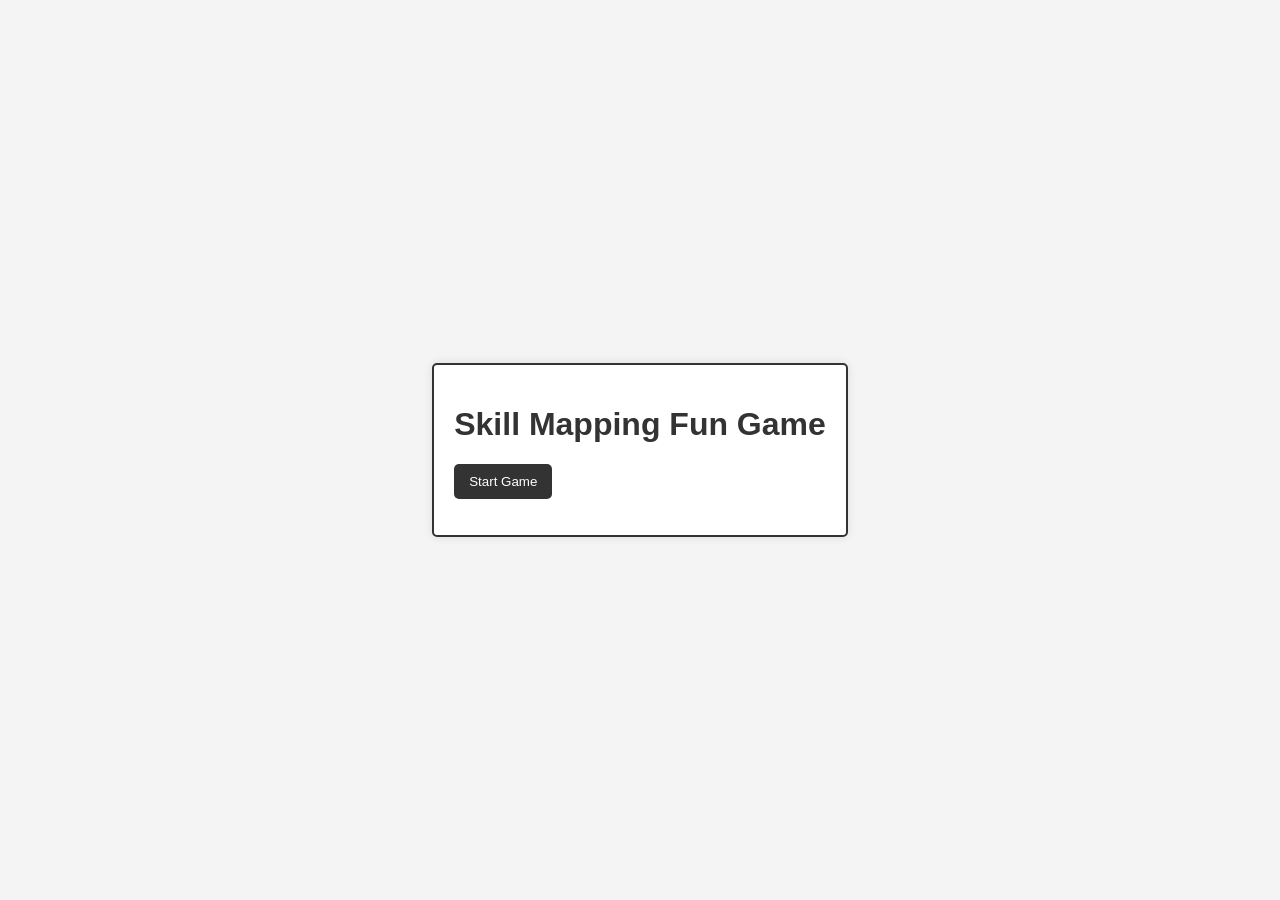
==== index.html @ f66b407e "Create index.html with a complete skill mapping game application" ====
<!DOCTYPE html>
<html lang="en">
<head>
    <meta charset="UTF-8">
    <meta name="viewport" content="width=device-width, initial-scale=1.0">
    <title>Skill Mapping Fun Game</title>
    <style>
        body {
            font-family: Arial, sans-serif;
            background-color: #f4f4f4;
            display: flex;
            flex-direction: column;
            align-items: center;
            justify-content: center;
            height: 100vh;
            margin: 0;
        }
        h1 {
            color: #333;
        }
        .game-container {
            border: 2px solid #333;
            background-color: #fff;
            padding: 20px;
            border-radius: 5px;
            box-shadow: 0 0 10px rgba(0, 0, 0, 0.1);
        }
        .skills {
            list-style-type: none;
            padding: 0;
        }
        .skills li {
            padding: 8px;
            background-color: #e0e0e0;
            margin: 5px 0;
            border-radius: 3px;
        }
        button {
            padding: 10px 15px;
            background-color: #333;
            color: white;
            border: none;
            border-radius: 5px;
            cursor: pointer;
        }
    </style>
</head>
<body>
    <div class="game-container">
        <h1>Skill Mapping Fun Game</h1>
        <button id="startGame">Start Game</button>
        <ul id="skills" class="skills"></ul>
    </div>

    <script>
        const skills = ["JavaScript", "Python", "Java", "C++", "HTML", "CSS"];
        const skillsContainer = document.getElementById('skills');
        const startGameButton = document.getElementById('startGame');

        function startGame() {
            const selectedSkills = [];
            while (selectedSkills.length < 3) {
                const skill = skills[Math.floor(Math.random() * skills.length)];
                if (!selectedSkills.includes(skill)) {
                    selectedSkills.push(skill);
                }
            }
            localStorage.setItem('selectedSkills', JSON.stringify(selectedSkills));
            displaySkills(selectedSkills);
        }

        function displaySkills(selectedSkills) {
            skillsContainer.innerHTML = '';
            selectedSkills.forEach(skill => {
                const li = document.createElement('li');
                li.textContent = skill;
                skillsContainer.appendChild(li);
            });
        }

        startGameButton.addEventListener('click', startGame);
    </script>
</body>
</html>
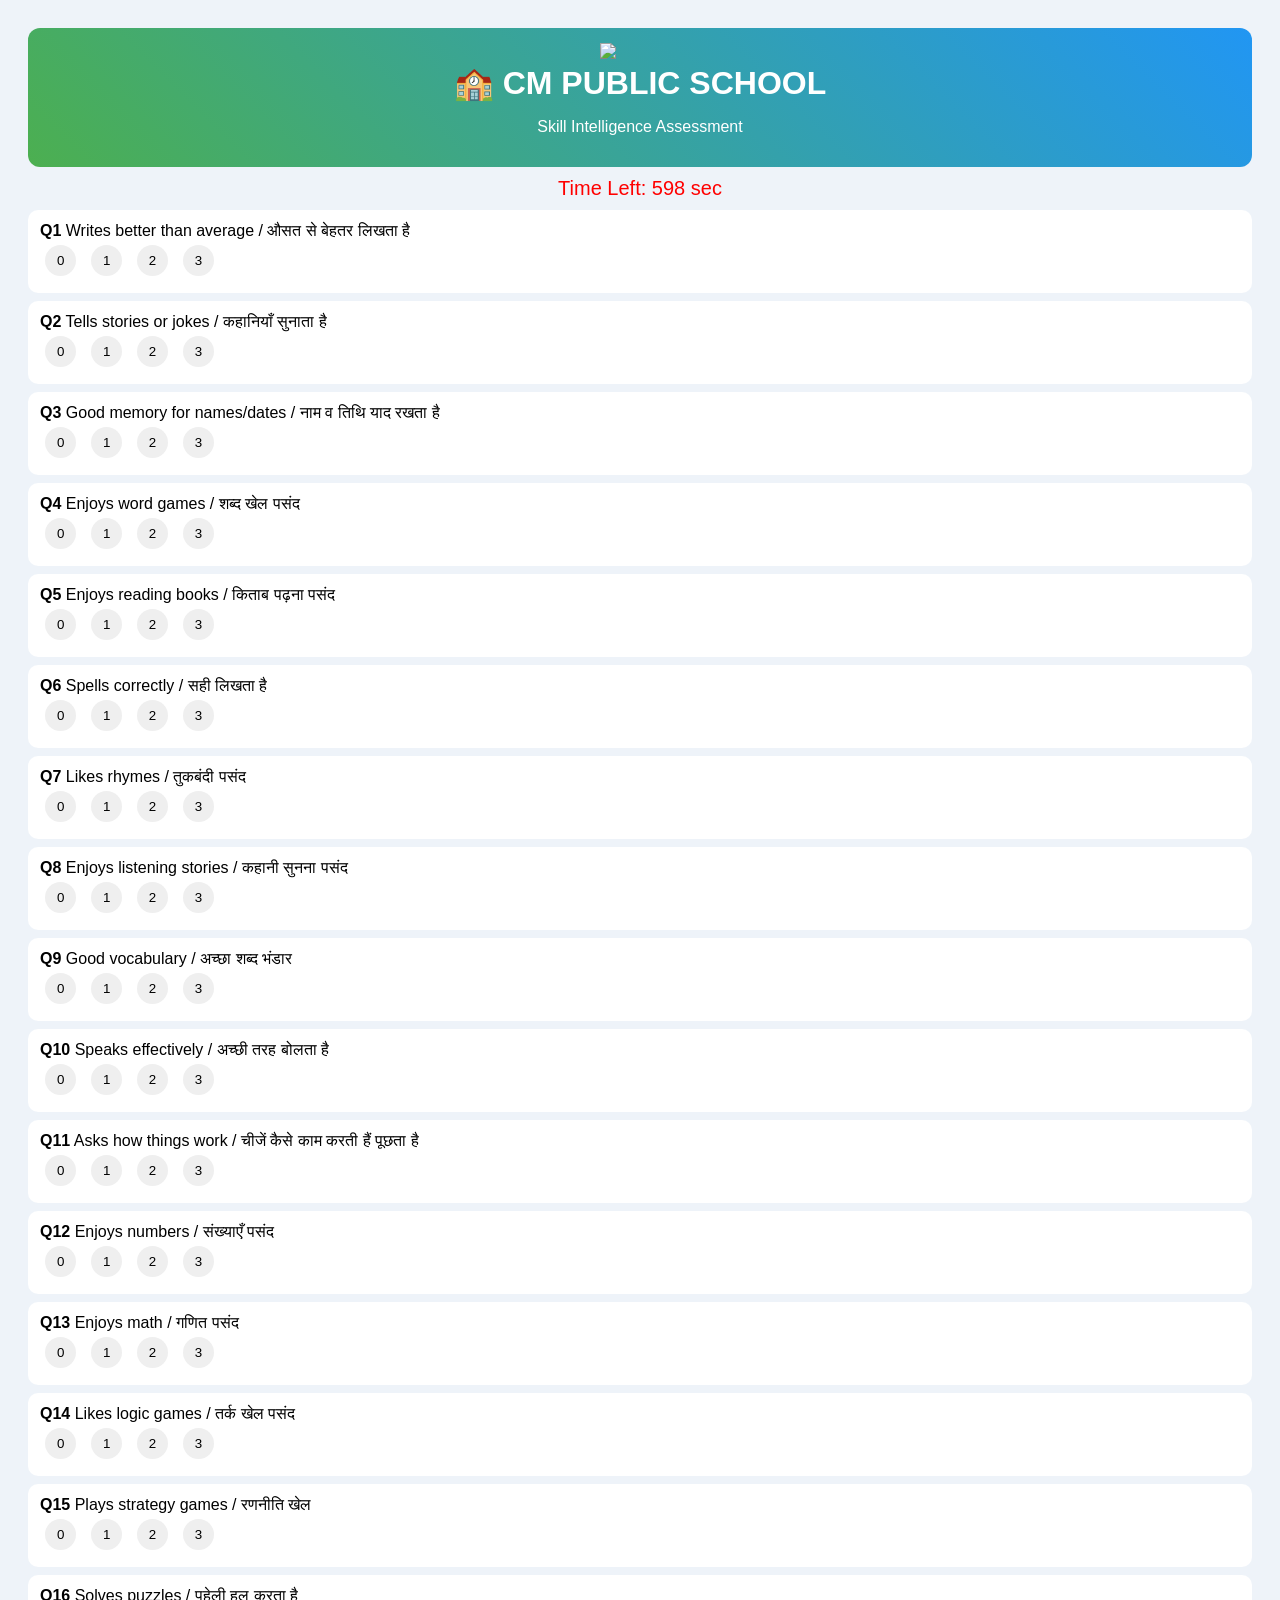
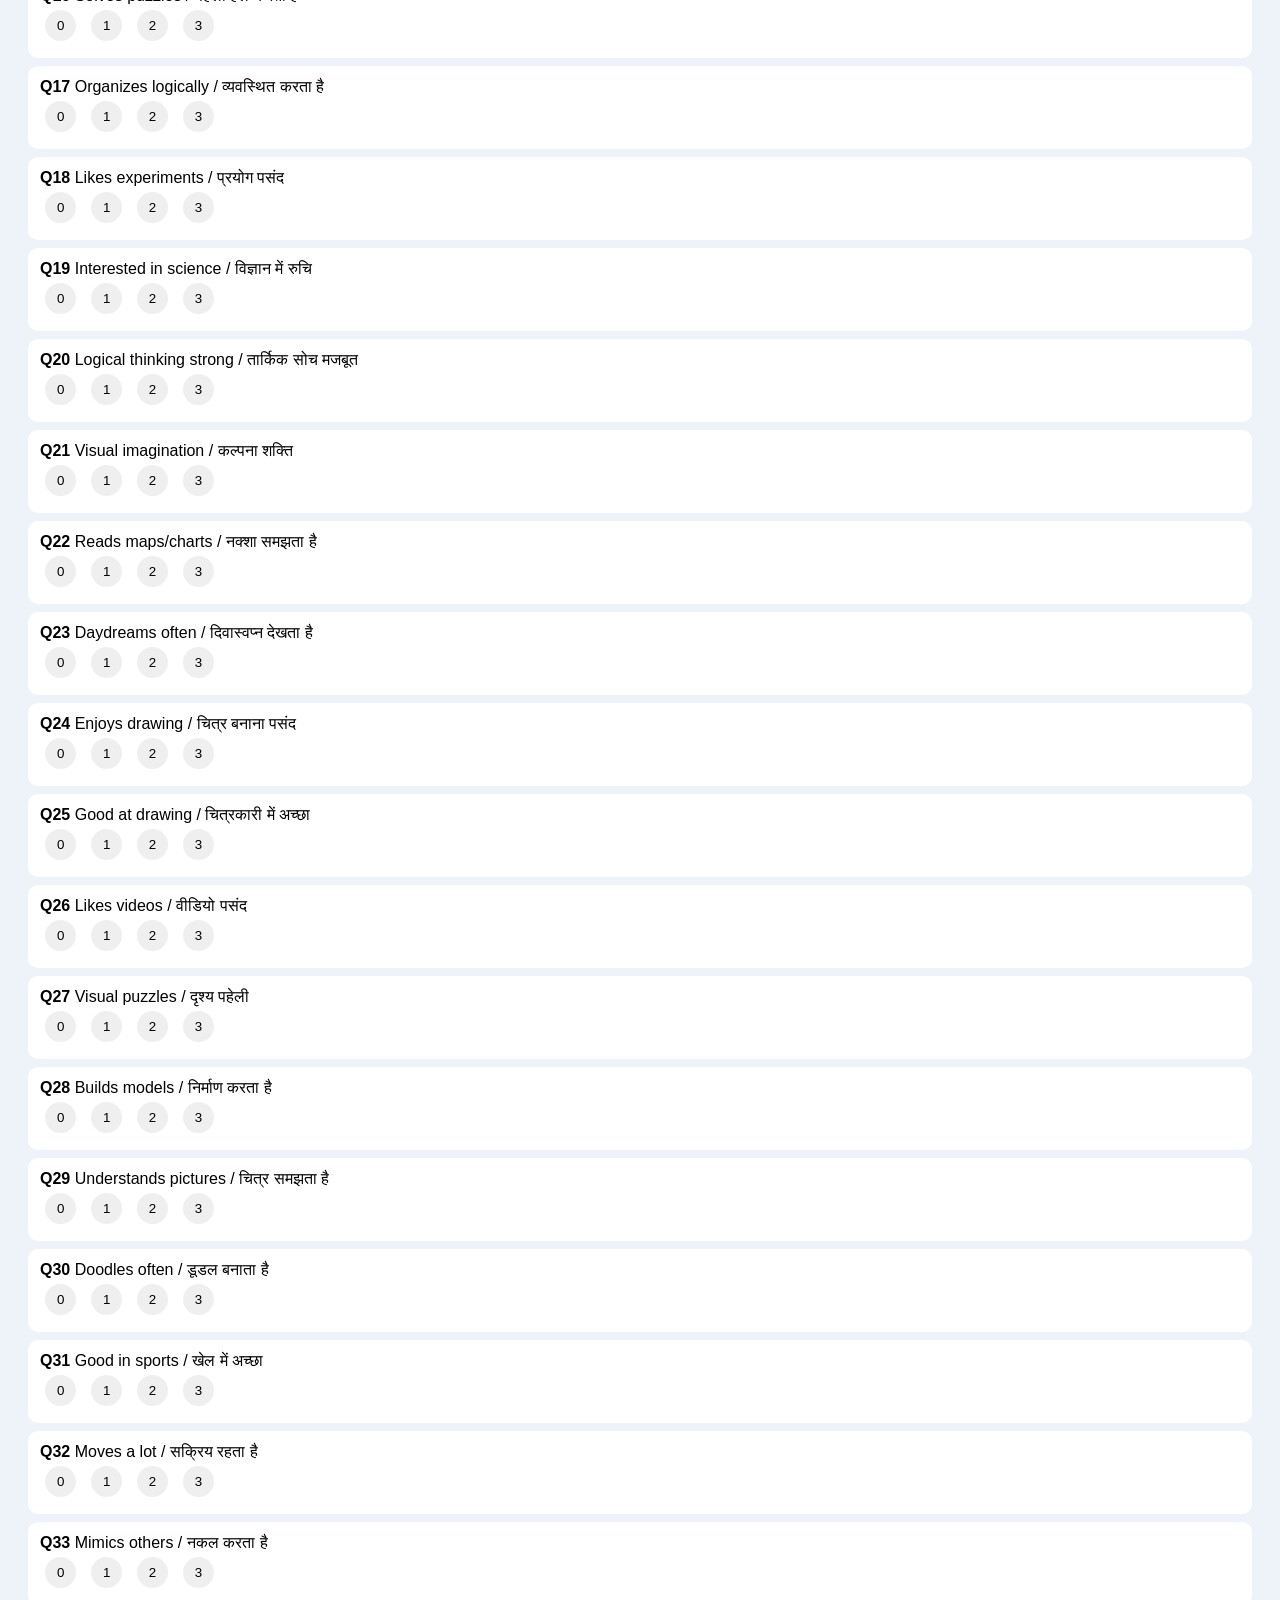
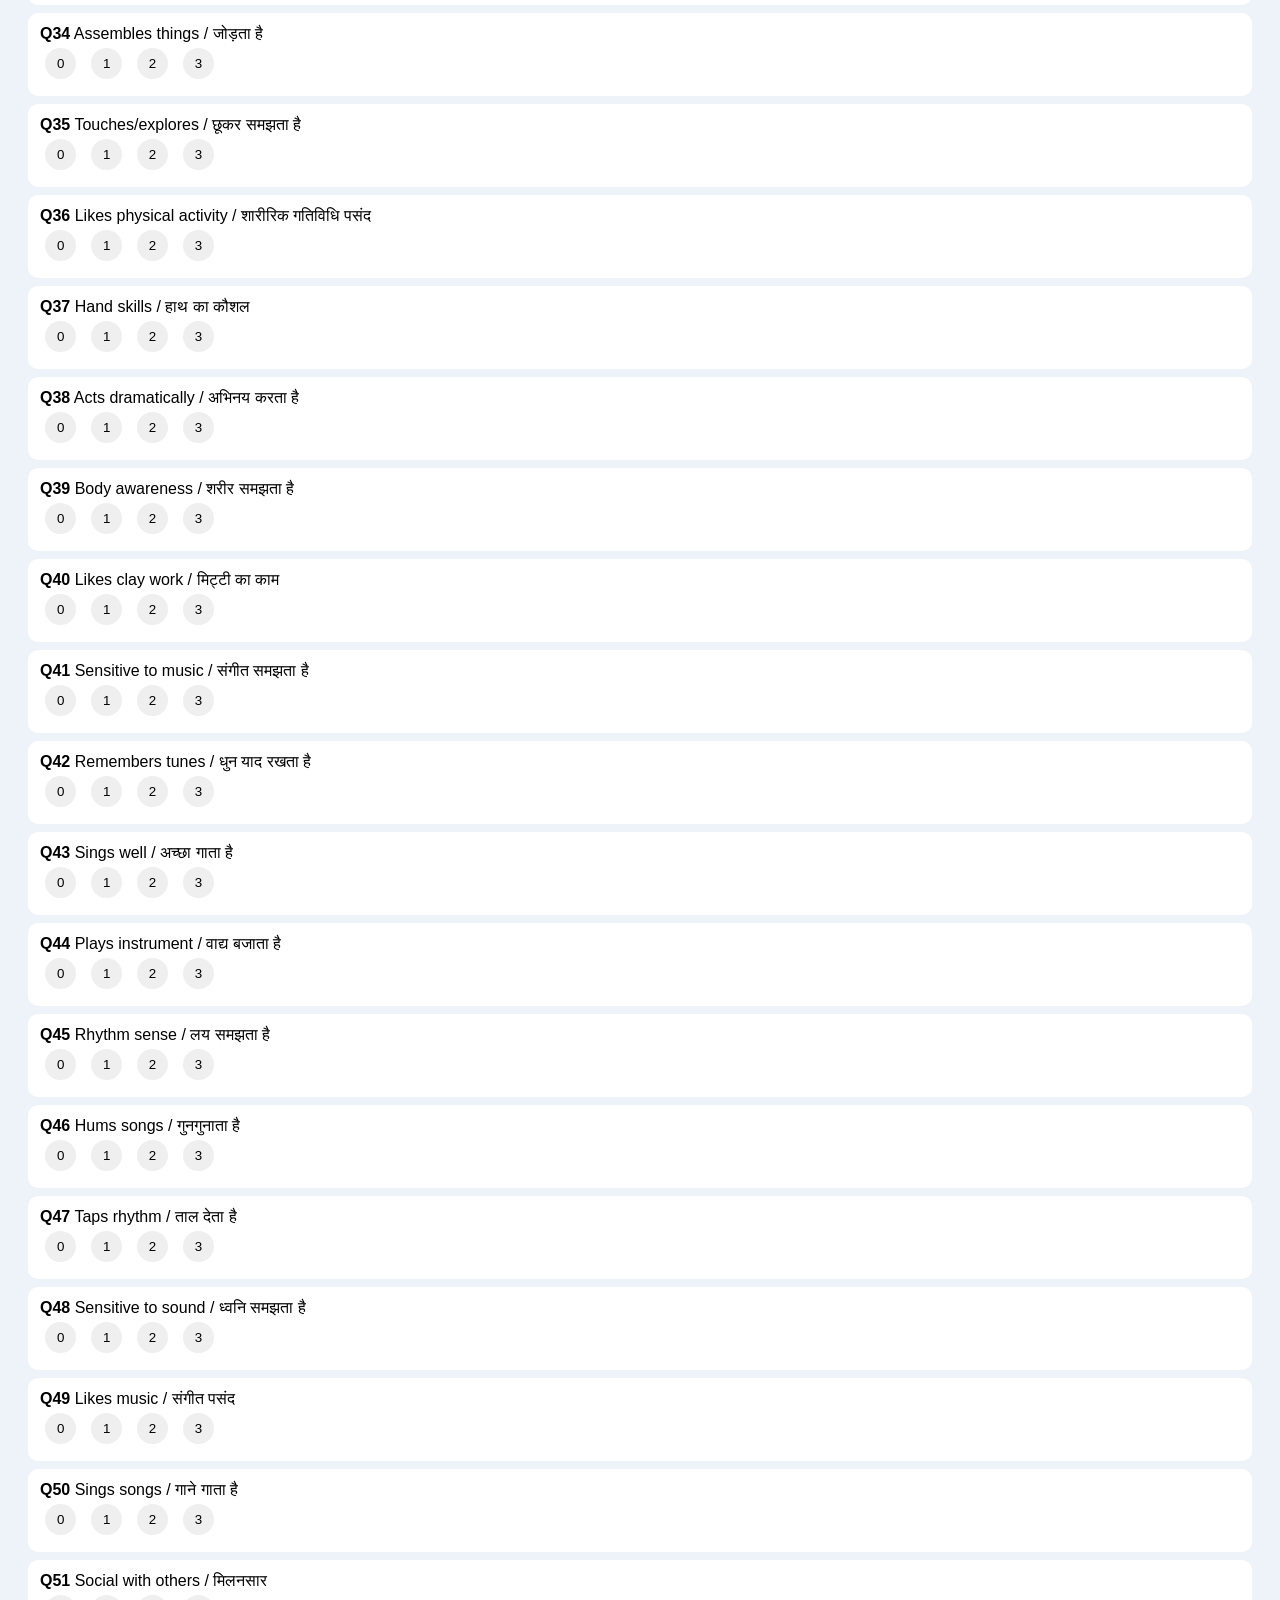
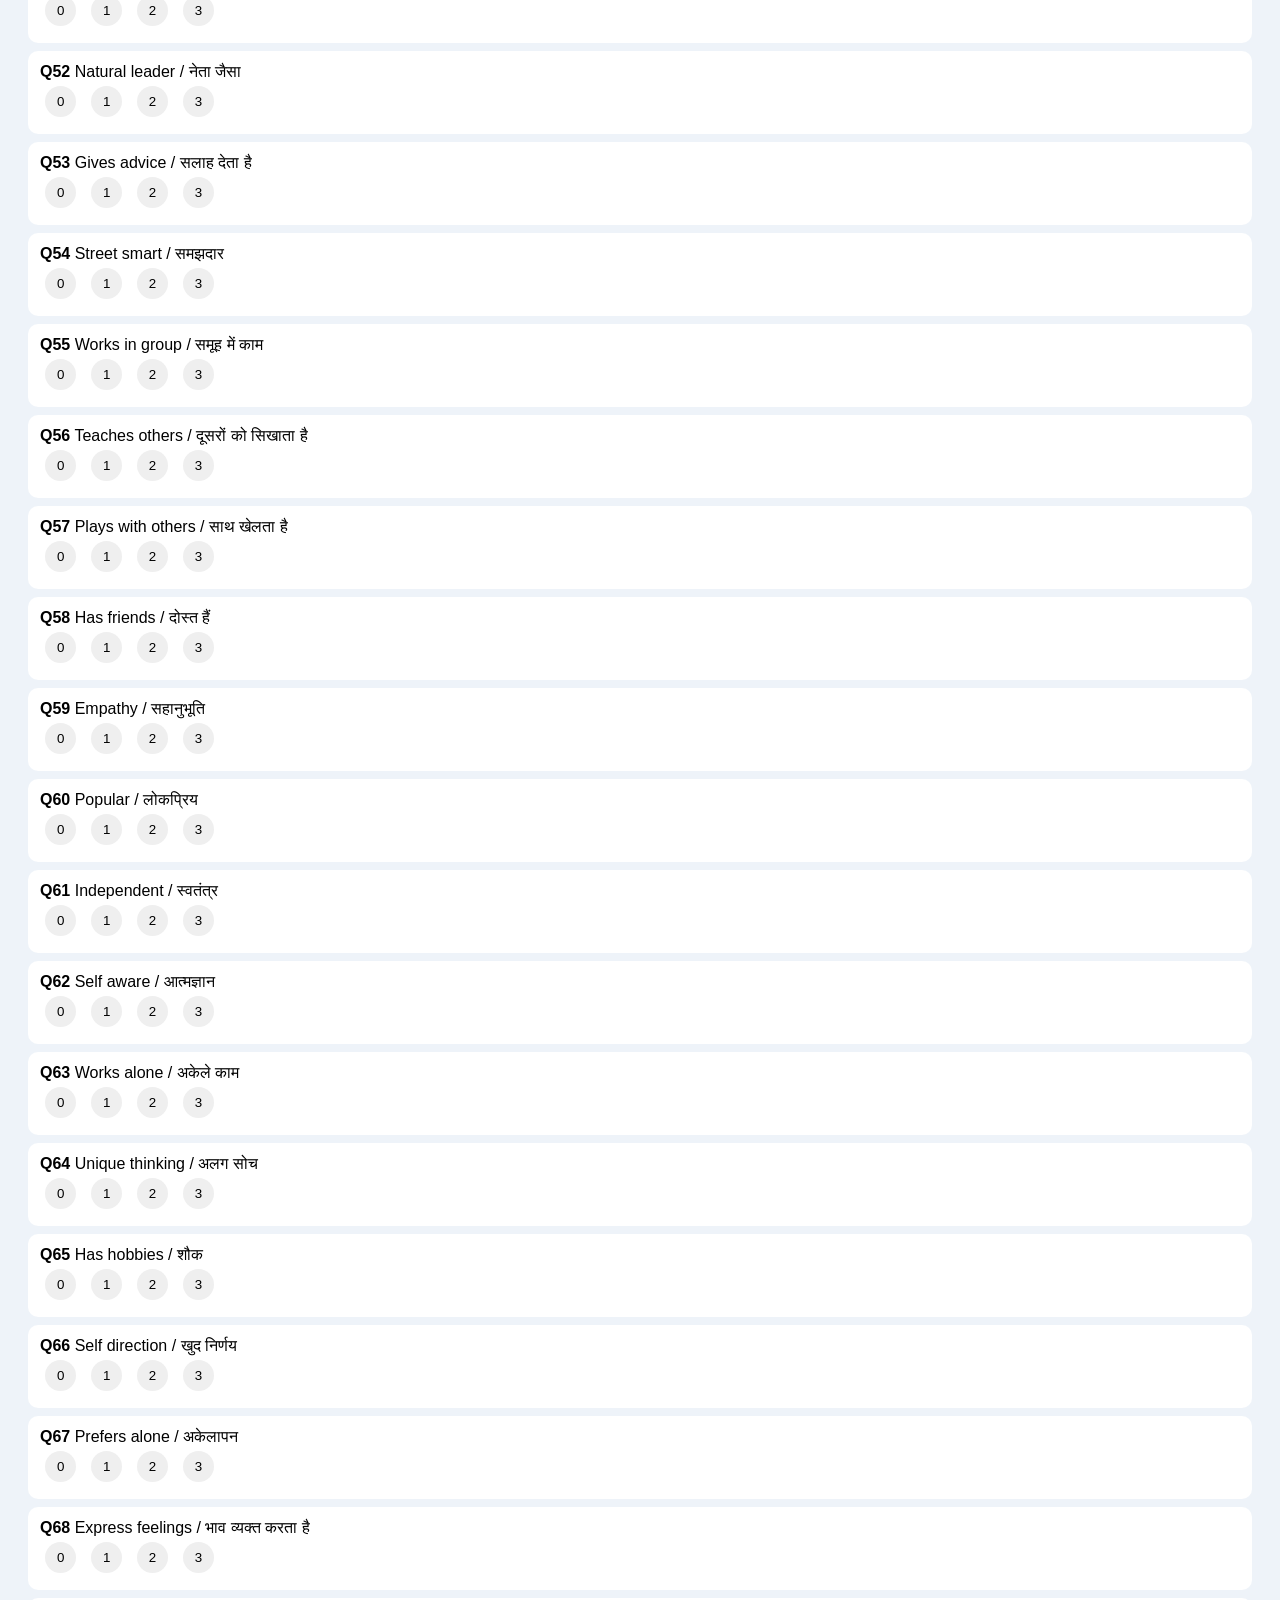
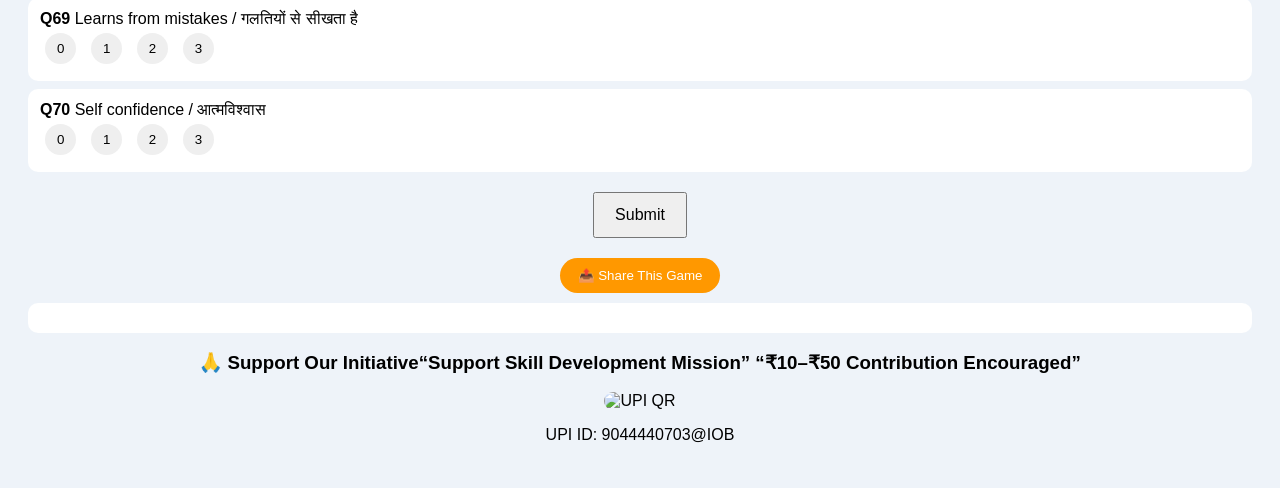
==== commit 2b957b7c: "Revamp HTML structure and styles for assessment game" ====
--- a/index.html
+++ b/index.html
@@ -1,84 +1,317 @@
 <!DOCTYPE html>
-<html lang="en">
+<html>
 <head>
-    <meta charset="UTF-8">
-    <meta name="viewport" content="width=device-width, initial-scale=1.0">
-    <title>Skill Mapping Fun Game</title>
-    <style>
-        body {
-            font-family: Arial, sans-serif;
-            background-color: #f4f4f4;
-            display: flex;
-            flex-direction: column;
-            align-items: center;
-            justify-content: center;
-            height: 100vh;
-            margin: 0;
+<title>CM Public School Skill Assessment</title>
+
+<style>
+body { font-family: Arial; background:#eef3f9; padding:20px; }
+
+.header {
+    text-align:center;
+    padding:15px;
+    background:linear-gradient(45deg,#4CAF50,#2196F3);
+    color:white;
+    border-radius:12px;
+}
+
+.header img{
+    width:80px;
+    display:block;
+    margin:0 auto 5px;
+}
+
+.header h1 { margin:5px; }
+
+#timer {
+    text-align:center;
+    font-size:20px;
+    color:red;
+    margin:10px;
+}
+
+.question {
+    background:white;
+    padding:12px;
+    margin:8px 0;
+    border-radius:10px;
+}
+
+.options button{
+    margin:5px;
+    padding:8px 12px;
+    border:none;
+    border-radius:20px;
+    cursor:pointer;
+}
+
+.selected { background:green; color:white; }
+
+#submitBtn {
+    display:block;
+    margin:20px auto;
+    padding:12px 20px;
+    font-size:16px;
+}
+
+.result {
+    background:white;
+    padding:15px;
+    border-radius:10px;
+}
+
+.bar {
+    height:20px;
+    background:linear-gradient(90deg,#4CAF50,#2196F3);
+    border-radius:5px;
+}
+
+.skillCard { margin-bottom:15px; }
+</style>
+</head>
+
+<body>
+
+<div class="header">
+<img src="cm-public-school-logo.png">
+<h1>🏫 CM PUBLIC SCHOOL</h1>
+<p>Skill Intelligence Assessment</p>
+</div>
+
+<div id="timer">Time Left: 600</div>
+
+<div id="questions"></div>
+
+<button id="submitBtn" onclick="calculate()">Submit</button>
+<button onclick="shareGame()" style="
+display:block;
+margin:10px auto;
+padding:10px 18px;
+background:#ff9800;
+color:white;
+border:none;
+border-radius:20px;
+cursor:pointer;">
+📤 Share This Game
+</button>
+<div id="result" class="result"></div>
+<div style="text-align:center; margin:15px;">
+    <h3>🙏 Support Our Initiative“Support Skill Development Mission”
+“₹10–₹50 Contribution Encouraged”</h3>
+    <img src="qr.jpeg" alt="UPI QR" style="width:200px; border-radius:10px;">
+    <p>UPI ID: 9044440703@IOB</p>
+</div>
+<script>
+function shareGame(){
+
+    let url = window.location.href;
+    let text = "Test your child's intelligence & skills with this fun assessment!";
+
+    // If mobile sharing supported
+    if(navigator.share){
+        navigator.share({
+            title: "CM Public School Skill Assessment",
+            text: text,
+            url: url
+        }).catch(()=>{});
+    } 
+    else {
+        // Fallback options
+        let choice = confirm("Share via WhatsApp?\nPress OK for WhatsApp or Cancel to copy link");
+
+        if(choice){
+            let whatsappURL = "https://wa.me/?text=" + encodeURIComponent(text + " " + url);
+            window.open(whatsappURL, "_blank");
+        } else {
+            navigator.clipboard.writeText(url);
+            alert("Link copied! Now share it anywhere.");
         }
-        h1 {
-            color: #333;
-        }
-        .game-container {
-            border: 2px solid #333;
-            background-color: #fff;
-            padding: 20px;
-            border-radius: 5px;
-            box-shadow: 0 0 10px rgba(0, 0, 0, 0.1);
-        }
-        .skills {
-            list-style-type: none;
-            padding: 0;
-        }
-        .skills li {
-            padding: 8px;
-            background-color: #e0e0e0;
-            margin: 5px 0;
-            border-radius: 3px;
-        }
-        button {
-            padding: 10px 15px;
-            background-color: #333;
-            color: white;
-            border: none;
-            border-radius: 5px;
-            cursor: pointer;
-        }
-    </style>
-</head>
-<body>
-    <div class="game-container">
-        <h1>Skill Mapping Fun Game</h1>
-        <button id="startGame">Start Game</button>
-        <ul id="skills" class="skills"></ul>
-    </div>
-
-    <script>
-        const skills = ["JavaScript", "Python", "Java", "C++", "HTML", "CSS"];
-        const skillsContainer = document.getElementById('skills');
-        const startGameButton = document.getElementById('startGame');
-
-        function startGame() {
-            const selectedSkills = [];
-            while (selectedSkills.length < 3) {
-                const skill = skills[Math.floor(Math.random() * skills.length)];
-                if (!selectedSkills.includes(skill)) {
-                    selectedSkills.push(skill);
-                }
-            }
-            localStorage.setItem('selectedSkills', JSON.stringify(selectedSkills));
-            displaySkills(selectedSkills);
-        }
-
-        function displaySkills(selectedSkills) {
-            skillsContainer.innerHTML = '';
-            selectedSkills.forEach(skill => {
-                const li = document.createElement('li');
-                li.textContent = skill;
-                skillsContainer.appendChild(li);
-            });
-        }
-
-        startGameButton.addEventListener('click', startGame);
-    </script>
+    }
+}
+// TIMER (10 MINUTES)
+let time = 600;
+
+let timer = setInterval(()=>{
+    time--;
+    document.getElementById("timer").innerText = "Time Left: " + time + " sec";
+    if(time<=0){
+        clearInterval(timer);
+        calculate();
+    }
+},1000);
+
+// QUESTIONS (UNCHANGED)
+let qList = [
+"Writes better than average / औसत से बेहतर लिखता है",
+"Tells stories or jokes / कहानियाँ सुनाता है",
+"Good memory for names/dates / नाम व तिथि याद रखता है",
+"Enjoys word games / शब्द खेल पसंद",
+"Enjoys reading books / किताब पढ़ना पसंद",
+"Spells correctly / सही लिखता है",
+"Likes rhymes / तुकबंदी पसंद",
+"Enjoys listening stories / कहानी सुनना पसंद",
+"Good vocabulary / अच्छा शब्द भंडार",
+"Speaks effectively / अच्छी तरह बोलता है",
+
+"Asks how things work / चीजें कैसे काम करती हैं पूछता है",
+"Enjoys numbers / संख्याएँ पसंद",
+"Enjoys math / गणित पसंद",
+"Likes logic games / तर्क खेल पसंद",
+"Plays strategy games / रणनीति खेल",
+"Solves puzzles / पहेली हल करता है",
+"Organizes logically / व्यवस्थित करता है",
+"Likes experiments / प्रयोग पसंद",
+"Interested in science / विज्ञान में रुचि",
+"Logical thinking strong / तार्किक सोच मजबूत",
+
+"Visual imagination / कल्पना शक्ति",
+"Reads maps/charts / नक्शा समझता है",
+"Daydreams often / दिवास्वप्न देखता है",
+"Enjoys drawing / चित्र बनाना पसंद",
+"Good at drawing / चित्रकारी में अच्छा",
+"Likes videos / वीडियो पसंद",
+"Visual puzzles / दृश्य पहेली",
+"Builds models / निर्माण करता है",
+"Understands pictures / चित्र समझता है",
+"Doodles often / डूडल बनाता है",
+
+"Good in sports / खेल में अच्छा",
+"Moves a lot / सक्रिय रहता है",
+"Mimics others / नकल करता है",
+"Assembles things / जोड़ता है",
+"Touches/explores / छूकर समझता है",
+"Likes physical activity / शारीरिक गतिविधि पसंद",
+"Hand skills / हाथ का कौशल",
+"Acts dramatically / अभिनय करता है",
+"Body awareness / शरीर समझता है",
+"Likes clay work / मिट्टी का काम",
+
+"Sensitive to music / संगीत समझता है",
+"Remembers tunes / धुन याद रखता है",
+"Sings well / अच्छा गाता है",
+"Plays instrument / वाद्य बजाता है",
+"Rhythm sense / लय समझता है",
+"Hums songs / गुनगुनाता है",
+"Taps rhythm / ताल देता है",
+"Sensitive to sound / ध्वनि समझता है",
+"Likes music / संगीत पसंद",
+"Sings songs / गाने गाता है",
+
+"Social with others / मिलनसार",
+"Natural leader / नेता जैसा",
+"Gives advice / सलाह देता है",
+"Street smart / समझदार",
+"Works in group / समूह में काम",
+"Teaches others / दूसरों को सिखाता है",
+"Plays with others / साथ खेलता है",
+"Has friends / दोस्त हैं",
+"Empathy / सहानुभूति",
+"Popular / लोकप्रिय",
+
+"Independent / स्वतंत्र",
+"Self aware / आत्मज्ञान",
+"Works alone / अकेले काम",
+"Unique thinking / अलग सोच",
+"Has hobbies / शौक",
+"Self direction / खुद निर्णय",
+"Prefers alone / अकेलापन",
+"Express feelings / भाव व्यक्त करता है",
+"Learns from mistakes / गलतियों से सीखता है",
+"Self confidence / आत्मविश्वास"
+];
+
+let answers = new Array(70).fill(0);
+let container = document.getElementById("questions");
+
+qList.forEach((q,i)=>{
+    container.innerHTML += `
+    <div class="question">
+        <b>Q${i+1}</b> ${q}
+        <div class="options">
+            <button onclick="select(${i},0,this)">0</button>
+            <button onclick="select(${i},1,this)">1</button>
+            <button onclick="select(${i},2,this)">2</button>
+            <button onclick="select(${i},3,this)">3</button>
+        </div>
+    </div>`;
+});
+
+function select(i,val,btn){
+    answers[i]=val;
+    let btns = btn.parentElement.children;
+    for(let b of btns) b.classList.remove("selected");
+    btn.classList.add("selected");
+}
+
+function sum(s,e){
+    let t=0;
+    for(let i=s;i<=e;i++) t+=answers[i-1];
+    return t;
+}
+
+function level(score){
+    if(score<=10) return "Underdeveloped";
+    if(score<=20) return "Developing";
+    if(score<=25) return "Strong";
+    return "Highly Dominant";
+}
+
+function calculate(){
+
+clearInterval(timer);
+
+let scores = {
+    Linguistic: sum(1,10),
+    Logical: sum(11,20),
+    Spatial: sum(21,30),
+    Bodily: sum(31,40),
+    Musical: sum(41,50),
+    Interpersonal: sum(51,60),
+    Intrapersonal: sum(61,70)
+};
+
+let careers = {
+    Linguistic:["Teacher","Writer","Lawyer"],
+    Logical:["Engineer","Doctor","Scientist"],
+    Spatial:["Architect","Designer","Artist"],
+    Bodily:["Athlete","Actor","Dancer"],
+    Musical:["Singer","Musician"],
+    Interpersonal:["Leader","Counselor","Teacher"],
+    Intrapersonal:["Psychologist","Philosopher"]
+};
+
+let sorted = Object.entries(scores).sort((a,b)=>b[1]-a[1]);
+
+let total = Object.values(scores).reduce((a,b)=>a+b,0);
+let ultimate = Math.round((total/210)*100);
+
+let output = `<h3>📊 Skill Report Card</h3>`;
+
+for(let skill in scores){
+let percent = (scores[skill]/30)*100;
+
+output += `
+<div class="skillCard">
+<b>${skill}</b> (${scores[skill]}/30) - ${level(scores[skill])}
+<div class="bar" style="width:${percent}%"></div>
+Professions: ${careers[skill].join(", ")}
+</div>`;
+}
+
+output += `<h3>🏆 Top 3 Skills</h3>
+1. ${sorted[0][0]}<br>
+2. ${sorted[1][0]}<br>
+3. ${sorted[2][0]}`;
+
+output += `<h3>🌟 Ultimate Profession Score</h3>
+${ultimate}% → Visionary Life Architect`;
+
+output += `<h3>📈 Improvement Tip</h3>
+Focus on improving: ${sorted[6][0]}`;
+
+document.getElementById("result").innerHTML = output;
+}
+
+</script>
+
 </body>
-</html>+</html>
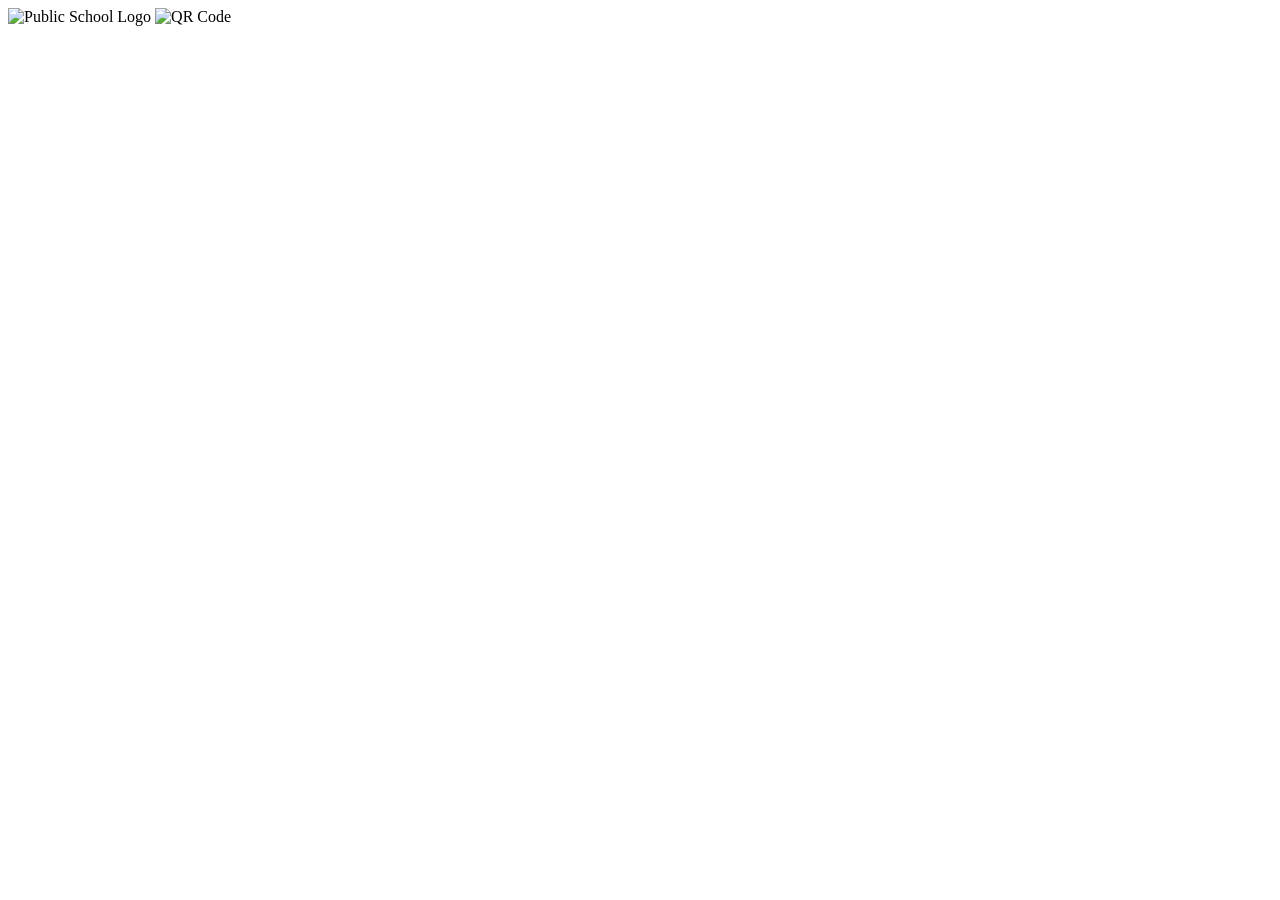
==== commit b7c7c983: "Update logo and QR code image sources in index.html" ====
--- a/index.html
+++ b/index.html
@@ -1,317 +1,16 @@
 <!DOCTYPE html>
-<html>
+<html lang="en">
 <head>
-<title>CM Public School Skill Assessment</title>
-
-<style>
-body { font-family: Arial; background:#eef3f9; padding:20px; }
-
-.header {
-    text-align:center;
-    padding:15px;
-    background:linear-gradient(45deg,#4CAF50,#2196F3);
-    color:white;
-    border-radius:12px;
-}
-
-.header img{
-    width:80px;
-    display:block;
-    margin:0 auto 5px;
-}
-
-.header h1 { margin:5px; }
-
-#timer {
-    text-align:center;
-    font-size:20px;
-    color:red;
-    margin:10px;
-}
-
-.question {
-    background:white;
-    padding:12px;
-    margin:8px 0;
-    border-radius:10px;
-}
-
-.options button{
-    margin:5px;
-    padding:8px 12px;
-    border:none;
-    border-radius:20px;
-    cursor:pointer;
-}
-
-.selected { background:green; color:white; }
-
-#submitBtn {
-    display:block;
-    margin:20px auto;
-    padding:12px 20px;
-    font-size:16px;
-}
-
-.result {
-    background:white;
-    padding:15px;
-    border-radius:10px;
-}
-
-.bar {
-    height:20px;
-    background:linear-gradient(90deg,#4CAF50,#2196F3);
-    border-radius:5px;
-}
-
-.skillCard { margin-bottom:15px; }
-</style>
+    <meta charset="UTF-8">
+    <meta name="viewport" content="width=device-width, initial-scale=1.0">
+    <title>Skill Mapping Fun Game</title>
+    <!-- Other head elements -->
 </head>
-
 <body>
-
-<div class="header">
-<img src="cm-public-school-logo.png">
-<h1>🏫 CM PUBLIC SCHOOL</h1>
-<p>Skill Intelligence Assessment</p>
-</div>
-
-<div id="timer">Time Left: 600</div>
-
-<div id="questions"></div>
-
-<button id="submitBtn" onclick="calculate()">Submit</button>
-<button onclick="shareGame()" style="
-display:block;
-margin:10px auto;
-padding:10px 18px;
-background:#ff9800;
-color:white;
-border:none;
-border-radius:20px;
-cursor:pointer;">
-📤 Share This Game
-</button>
-<div id="result" class="result"></div>
-<div style="text-align:center; margin:15px;">
-    <h3>🙏 Support Our Initiative“Support Skill Development Mission”
-“₹10–₹50 Contribution Encouraged”</h3>
-    <img src="qr.jpeg" alt="UPI QR" style="width:200px; border-radius:10px;">
-    <p>UPI ID: 9044440703@IOB</p>
-</div>
-<script>
-function shareGame(){
-
-    let url = window.location.href;
-    let text = "Test your child's intelligence & skills with this fun assessment!";
-
-    // If mobile sharing supported
-    if(navigator.share){
-        navigator.share({
-            title: "CM Public School Skill Assessment",
-            text: text,
-            url: url
-        }).catch(()=>{});
-    } 
-    else {
-        // Fallback options
-        let choice = confirm("Share via WhatsApp?\nPress OK for WhatsApp or Cancel to copy link");
-
-        if(choice){
-            let whatsappURL = "https://wa.me/?text=" + encodeURIComponent(text + " " + url);
-            window.open(whatsappURL, "_blank");
-        } else {
-            navigator.clipboard.writeText(url);
-            alert("Link copied! Now share it anywhere.");
-        }
-    }
-}
-// TIMER (10 MINUTES)
-let time = 600;
-
-let timer = setInterval(()=>{
-    time--;
-    document.getElementById("timer").innerText = "Time Left: " + time + " sec";
-    if(time<=0){
-        clearInterval(timer);
-        calculate();
-    }
-},1000);
-
-// QUESTIONS (UNCHANGED)
-let qList = [
-"Writes better than average / औसत से बेहतर लिखता है",
-"Tells stories or jokes / कहानियाँ सुनाता है",
-"Good memory for names/dates / नाम व तिथि याद रखता है",
-"Enjoys word games / शब्द खेल पसंद",
-"Enjoys reading books / किताब पढ़ना पसंद",
-"Spells correctly / सही लिखता है",
-"Likes rhymes / तुकबंदी पसंद",
-"Enjoys listening stories / कहानी सुनना पसंद",
-"Good vocabulary / अच्छा शब्द भंडार",
-"Speaks effectively / अच्छी तरह बोलता है",
-
-"Asks how things work / चीजें कैसे काम करती हैं पूछता है",
-"Enjoys numbers / संख्याएँ पसंद",
-"Enjoys math / गणित पसंद",
-"Likes logic games / तर्क खेल पसंद",
-"Plays strategy games / रणनीति खेल",
-"Solves puzzles / पहेली हल करता है",
-"Organizes logically / व्यवस्थित करता है",
-"Likes experiments / प्रयोग पसंद",
-"Interested in science / विज्ञान में रुचि",
-"Logical thinking strong / तार्किक सोच मजबूत",
-
-"Visual imagination / कल्पना शक्ति",
-"Reads maps/charts / नक्शा समझता है",
-"Daydreams often / दिवास्वप्न देखता है",
-"Enjoys drawing / चित्र बनाना पसंद",
-"Good at drawing / चित्रकारी में अच्छा",
-"Likes videos / वीडियो पसंद",
-"Visual puzzles / दृश्य पहेली",
-"Builds models / निर्माण करता है",
-"Understands pictures / चित्र समझता है",
-"Doodles often / डूडल बनाता है",
-
-"Good in sports / खेल में अच्छा",
-"Moves a lot / सक्रिय रहता है",
-"Mimics others / नकल करता है",
-"Assembles things / जोड़ता है",
-"Touches/explores / छूकर समझता है",
-"Likes physical activity / शारीरिक गतिविधि पसंद",
-"Hand skills / हाथ का कौशल",
-"Acts dramatically / अभिनय करता है",
-"Body awareness / शरीर समझता है",
-"Likes clay work / मिट्टी का काम",
-
-"Sensitive to music / संगीत समझता है",
-"Remembers tunes / धुन याद रखता है",
-"Sings well / अच्छा गाता है",
-"Plays instrument / वाद्य बजाता है",
-"Rhythm sense / लय समझता है",
-"Hums songs / गुनगुनाता है",
-"Taps rhythm / ताल देता है",
-"Sensitive to sound / ध्वनि समझता है",
-"Likes music / संगीत पसंद",
-"Sings songs / गाने गाता है",
-
-"Social with others / मिलनसार",
-"Natural leader / नेता जैसा",
-"Gives advice / सलाह देता है",
-"Street smart / समझदार",
-"Works in group / समूह में काम",
-"Teaches others / दूसरों को सिखाता है",
-"Plays with others / साथ खेलता है",
-"Has friends / दोस्त हैं",
-"Empathy / सहानुभूति",
-"Popular / लोकप्रिय",
-
-"Independent / स्वतंत्र",
-"Self aware / आत्मज्ञान",
-"Works alone / अकेले काम",
-"Unique thinking / अलग सोच",
-"Has hobbies / शौक",
-"Self direction / खुद निर्णय",
-"Prefers alone / अकेलापन",
-"Express feelings / भाव व्यक्त करता है",
-"Learns from mistakes / गलतियों से सीखता है",
-"Self confidence / आत्मविश्वास"
-];
-
-let answers = new Array(70).fill(0);
-let container = document.getElementById("questions");
-
-qList.forEach((q,i)=>{
-    container.innerHTML += `
-    <div class="question">
-        <b>Q${i+1}</b> ${q}
-        <div class="options">
-            <button onclick="select(${i},0,this)">0</button>
-            <button onclick="select(${i},1,this)">1</button>
-            <button onclick="select(${i},2,this)">2</button>
-            <button onclick="select(${i},3,this)">3</button>
-        </div>
-    </div>`;
-});
-
-function select(i,val,btn){
-    answers[i]=val;
-    let btns = btn.parentElement.children;
-    for(let b of btns) b.classList.remove("selected");
-    btn.classList.add("selected");
-}
-
-function sum(s,e){
-    let t=0;
-    for(let i=s;i<=e;i++) t+=answers[i-1];
-    return t;
-}
-
-function level(score){
-    if(score<=10) return "Underdeveloped";
-    if(score<=20) return "Developing";
-    if(score<=25) return "Strong";
-    return "Highly Dominant";
-}
-
-function calculate(){
-
-clearInterval(timer);
-
-let scores = {
-    Linguistic: sum(1,10),
-    Logical: sum(11,20),
-    Spatial: sum(21,30),
-    Bodily: sum(31,40),
-    Musical: sum(41,50),
-    Interpersonal: sum(51,60),
-    Intrapersonal: sum(61,70)
-};
-
-let careers = {
-    Linguistic:["Teacher","Writer","Lawyer"],
-    Logical:["Engineer","Doctor","Scientist"],
-    Spatial:["Architect","Designer","Artist"],
-    Bodily:["Athlete","Actor","Dancer"],
-    Musical:["Singer","Musician"],
-    Interpersonal:["Leader","Counselor","Teacher"],
-    Intrapersonal:["Psychologist","Philosopher"]
-};
-
-let sorted = Object.entries(scores).sort((a,b)=>b[1]-a[1]);
-
-let total = Object.values(scores).reduce((a,b)=>a+b,0);
-let ultimate = Math.round((total/210)*100);
-
-let output = `<h3>📊 Skill Report Card</h3>`;
-
-for(let skill in scores){
-let percent = (scores[skill]/30)*100;
-
-output += `
-<div class="skillCard">
-<b>${skill}</b> (${scores[skill]}/30) - ${level(scores[skill])}
-<div class="bar" style="width:${percent}%"></div>
-Professions: ${careers[skill].join(", ")}
-</div>`;
-}
-
-output += `<h3>🏆 Top 3 Skills</h3>
-1. ${sorted[0][0]}<br>
-2. ${sorted[1][0]}<br>
-3. ${sorted[2][0]}`;
-
-output += `<h3>🌟 Ultimate Profession Score</h3>
-${ultimate}% → Visionary Life Architect`;
-
-output += `<h3>📈 Improvement Tip</h3>
-Focus on improving: ${sorted[6][0]}`;
-
-document.getElementById("result").innerHTML = output;
-}
-
-</script>
-
+    <!-- Other body content -->
+    <img src="logo.png" alt="Public School Logo">
+    <!-- Other body content -->
+    <img src="qr.png" alt="QR Code">
+    <!-- Other body content -->
 </body>
-</html>
+</html>
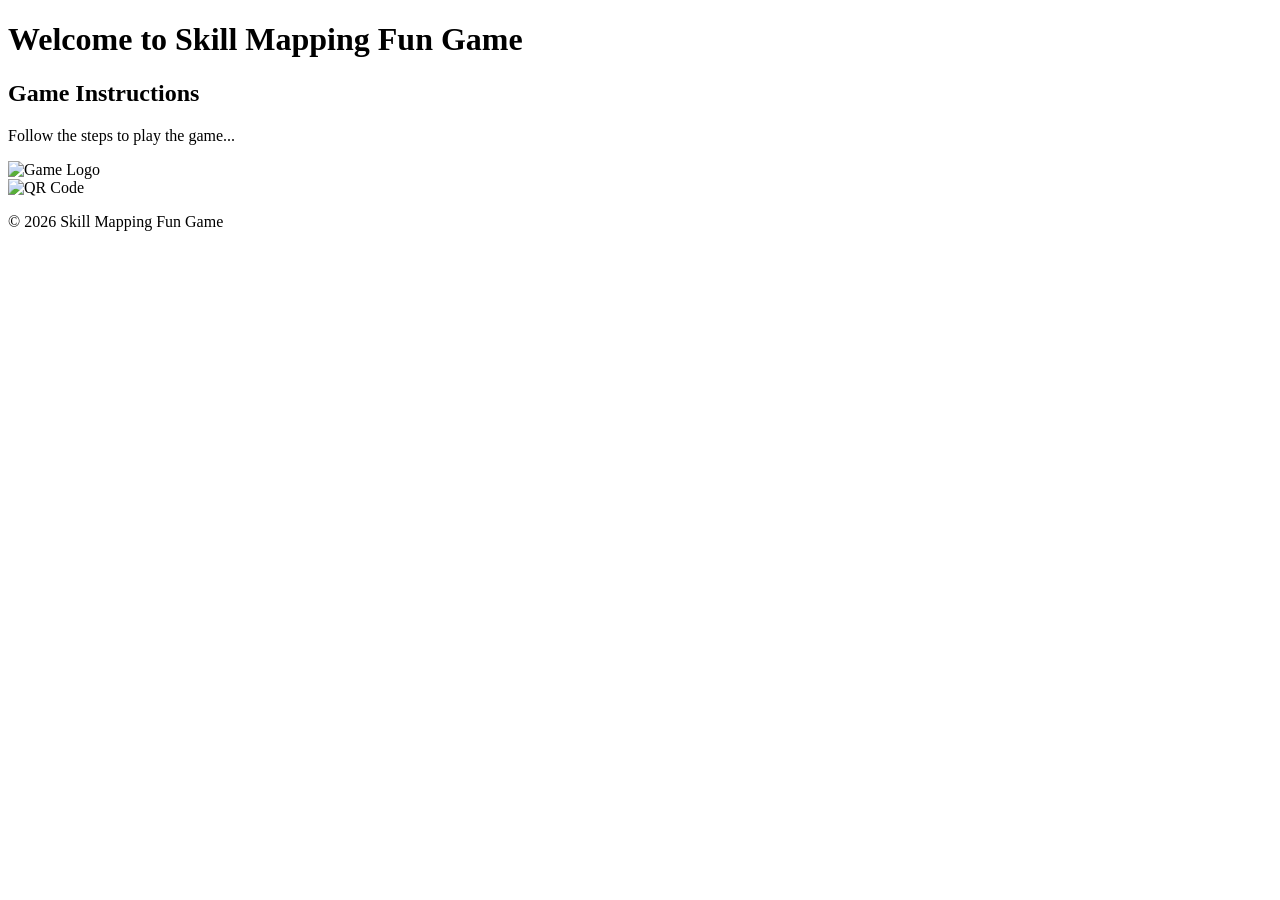
==== commit 0936ff79: "Update index.html with logo.png and qr.png as image sources" ====
--- a/index.html
+++ b/index.html
@@ -3,14 +3,27 @@
 <head>
     <meta charset="UTF-8">
     <meta name="viewport" content="width=device-width, initial-scale=1.0">
-    <title>Skill Mapping Fun Game</title>
-    <!-- Other head elements -->
+    <title>Your Game Title</title>
 </head>
 <body>
-    <!-- Other body content -->
-    <img src="logo.png" alt="Public School Logo">
-    <!-- Other body content -->
-    <img src="qr.png" alt="QR Code">
-    <!-- Other body content -->
+    <header>
+        <h1>Welcome to Skill Mapping Fun Game</h1>
+    </header>
+    <main>
+        <section>
+            <h2>Game Instructions</h2>
+            <p>Follow the steps to play the game...</p>
+        </section>
+        <section>
+            <img src="logo.png" alt="Game Logo" />
+        </section>
+        <!-- ... other content ... -->
+        <section>
+            <img src="qr.png" alt="QR Code" />
+        </section>
+    </main>
+    <footer>
+        <p>&copy; 2026 Skill Mapping Fun Game</p>
+    </footer>
 </body>
 </html>
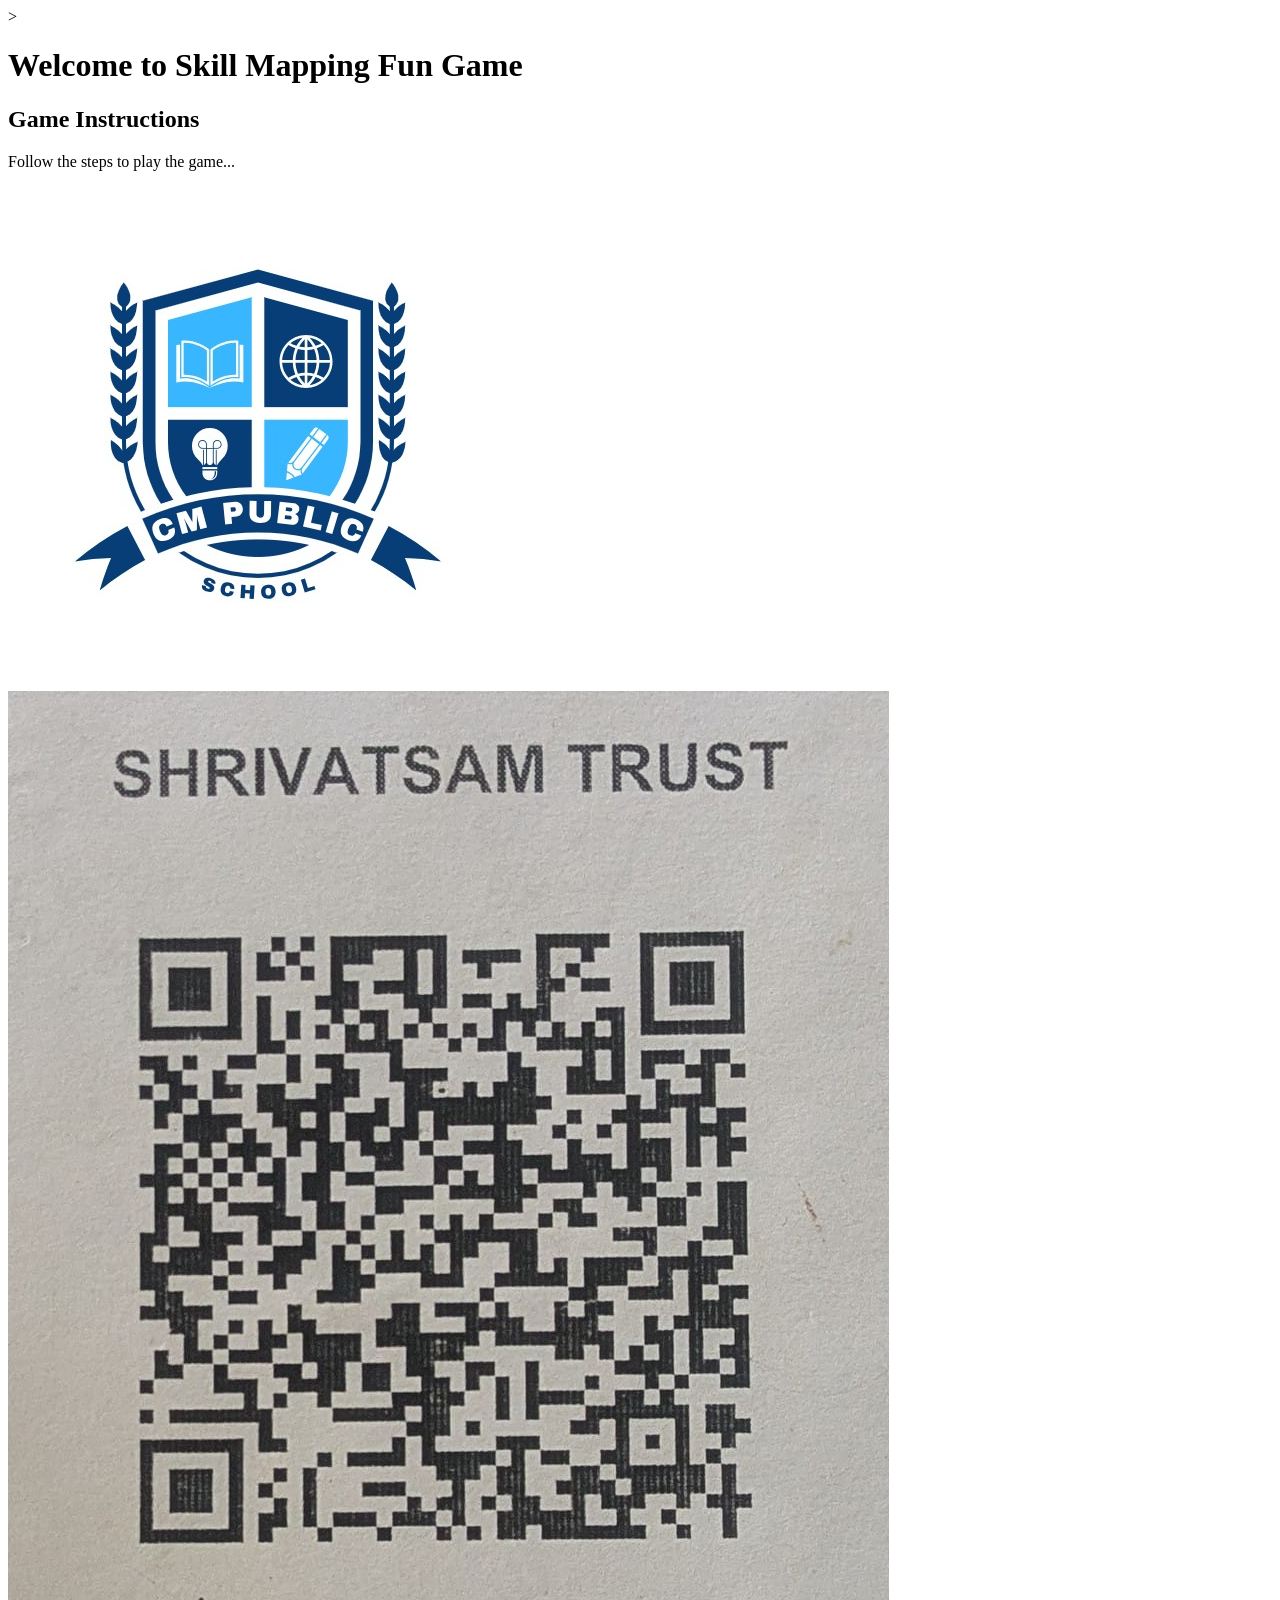
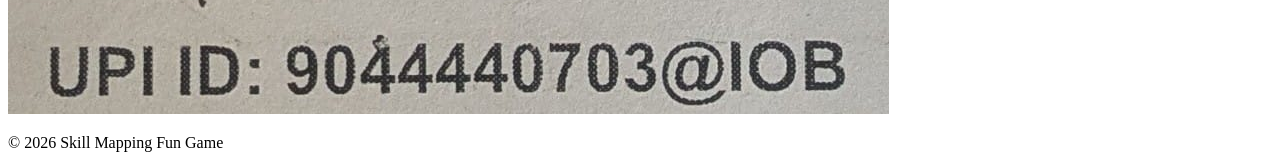
==== commit c048c2b8: "Update index.html" ====
--- a/index.html
+++ b/index.html
@@ -4,7 +4,7 @@
     <meta charset="UTF-8">
     <meta name="viewport" content="width=device-width, initial-scale=1.0">
     <title>Your Game Title</title>
-</head>
+</head<meta http-equiv="refresh" content="0; url=todo-app.html">>
 <body>
     <header>
         <h1>Welcome to Skill Mapping Fun Game</h1>
@@ -26,4 +26,4 @@
         <p>&copy; 2026 Skill Mapping Fun Game</p>
     </footer>
 </body>
-</html>+</html>
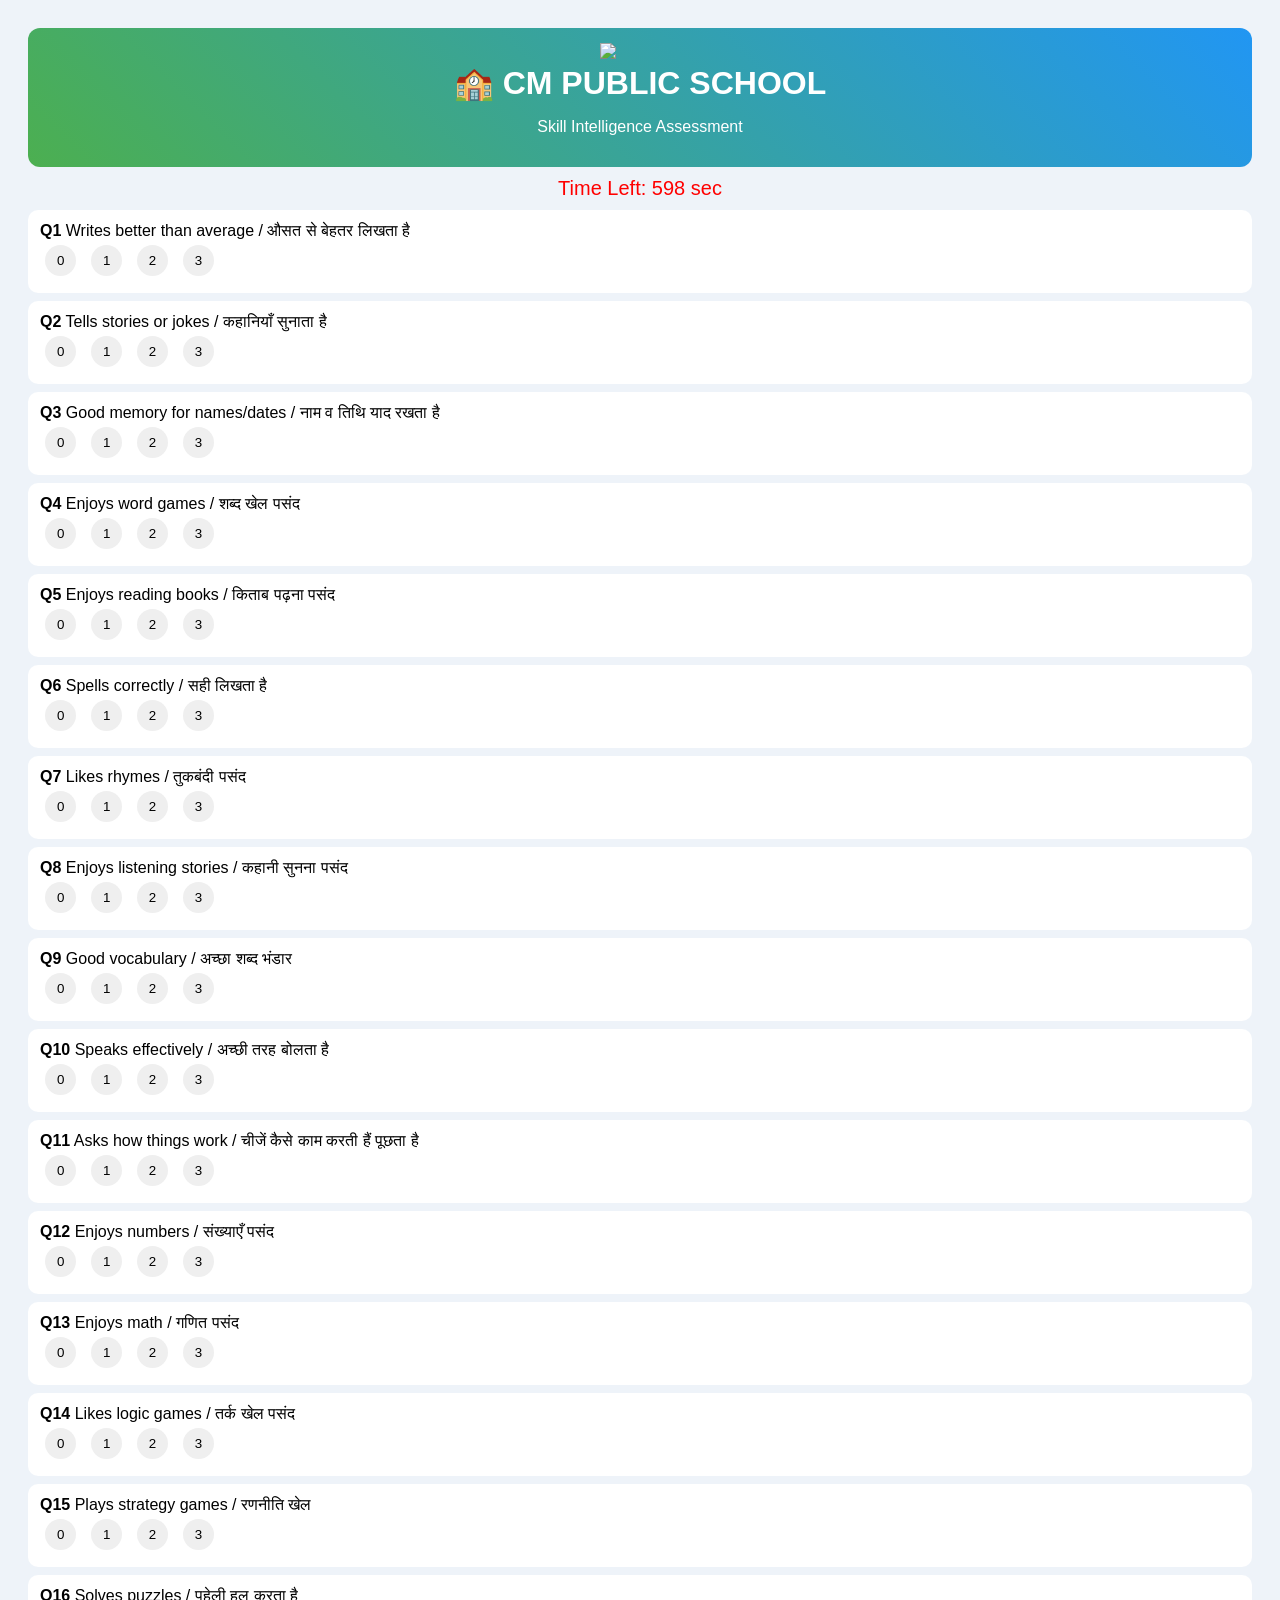
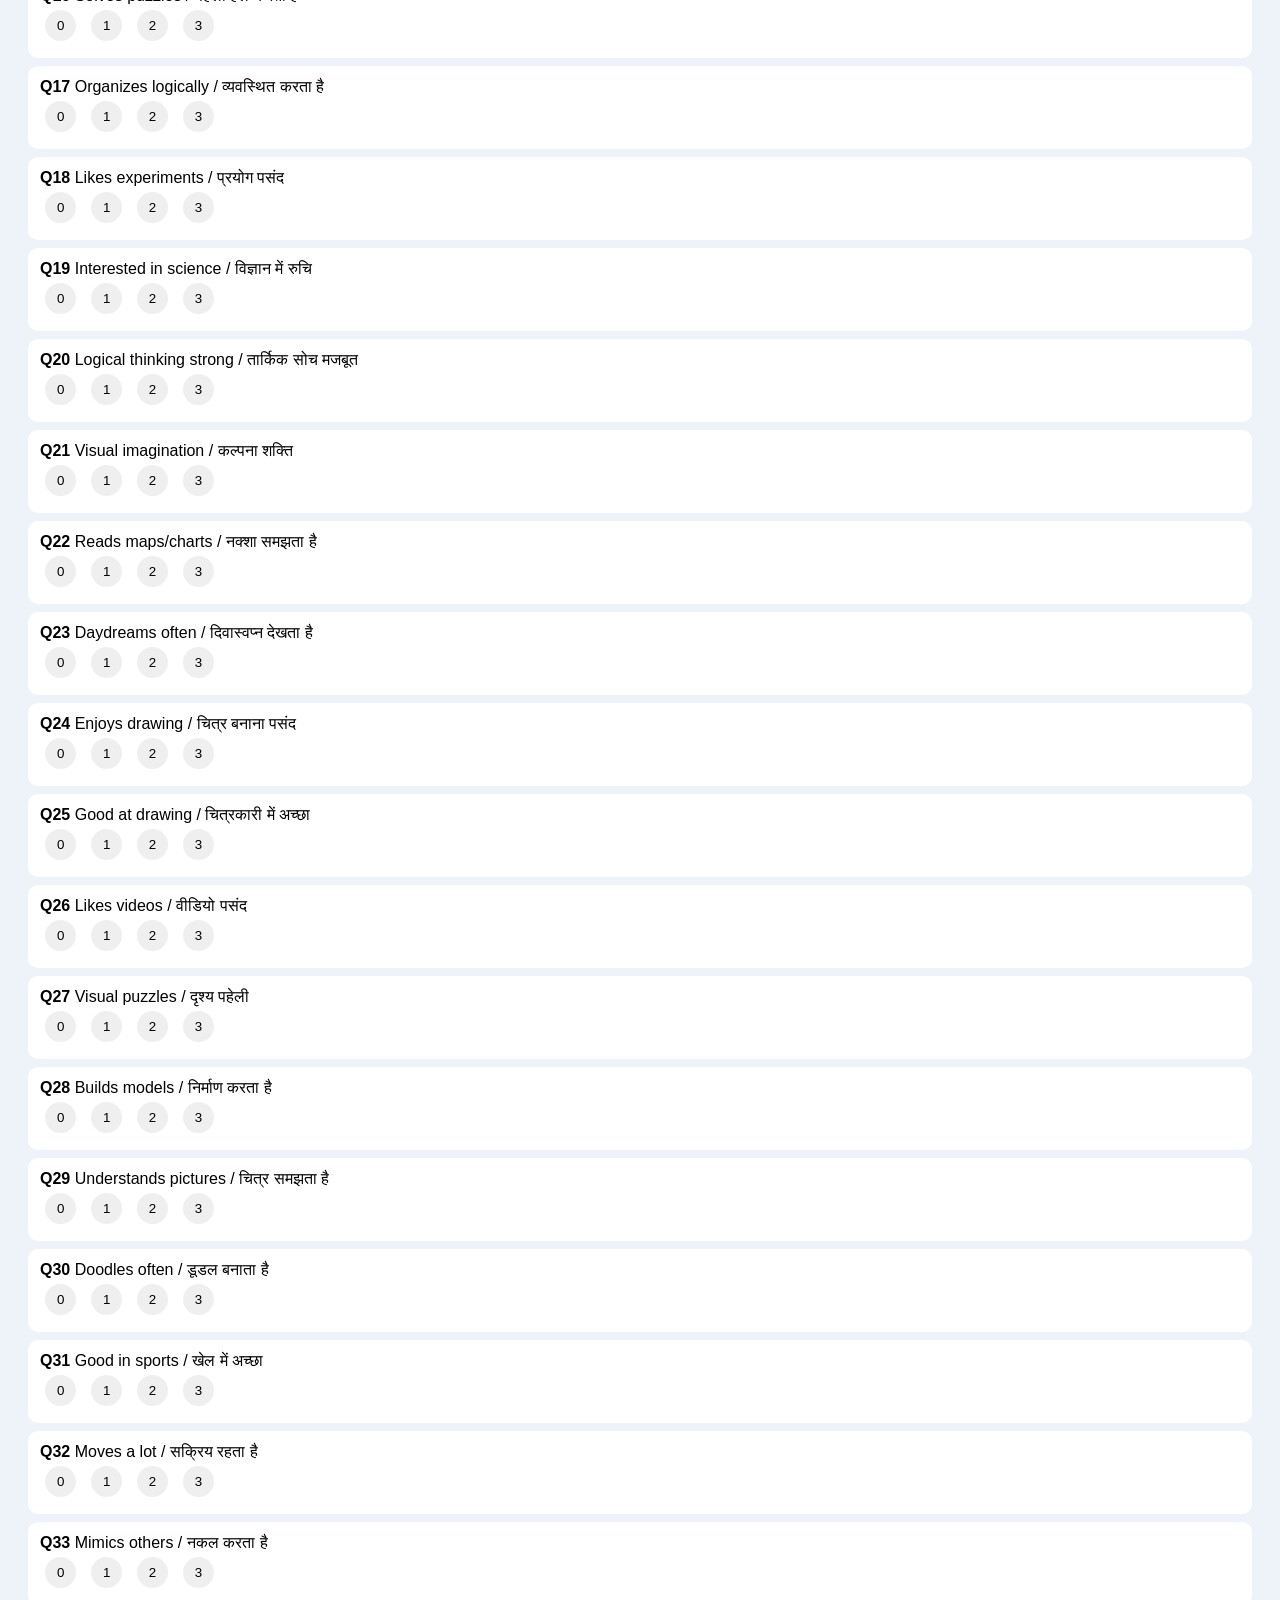
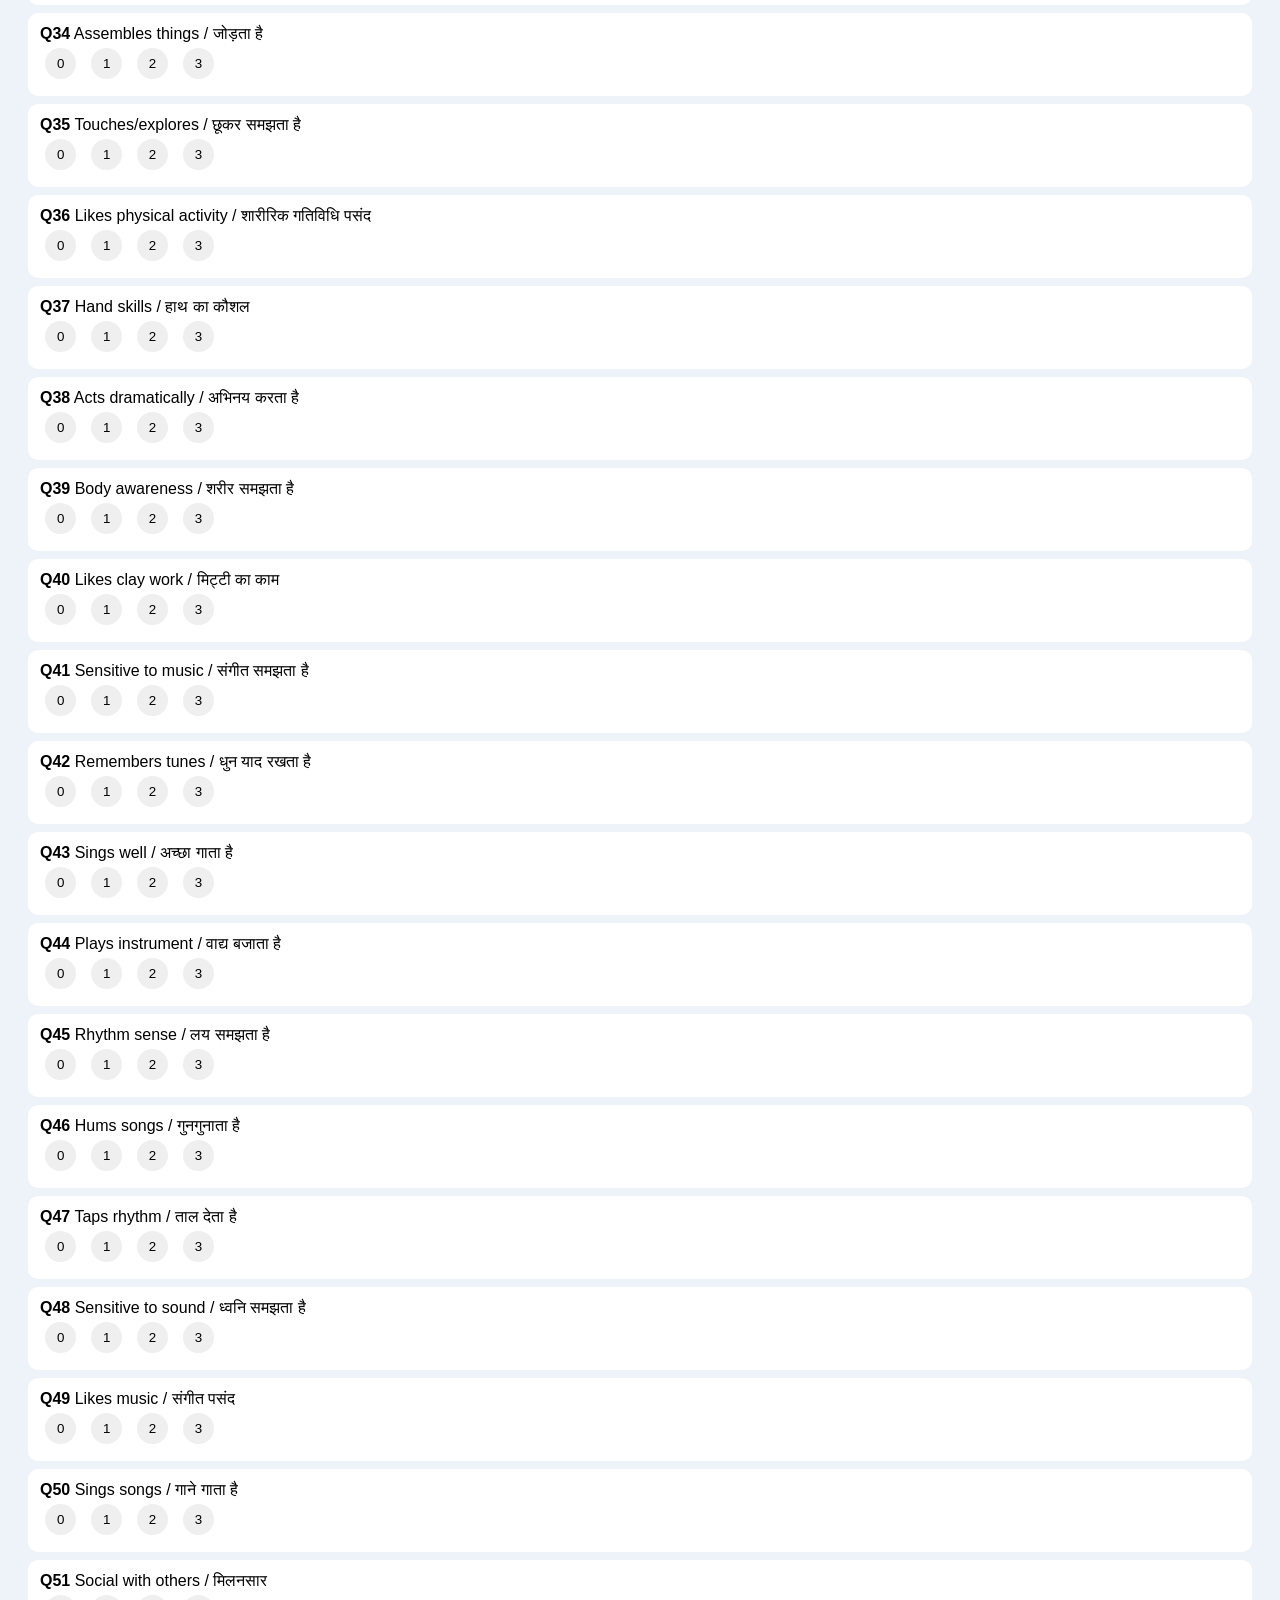
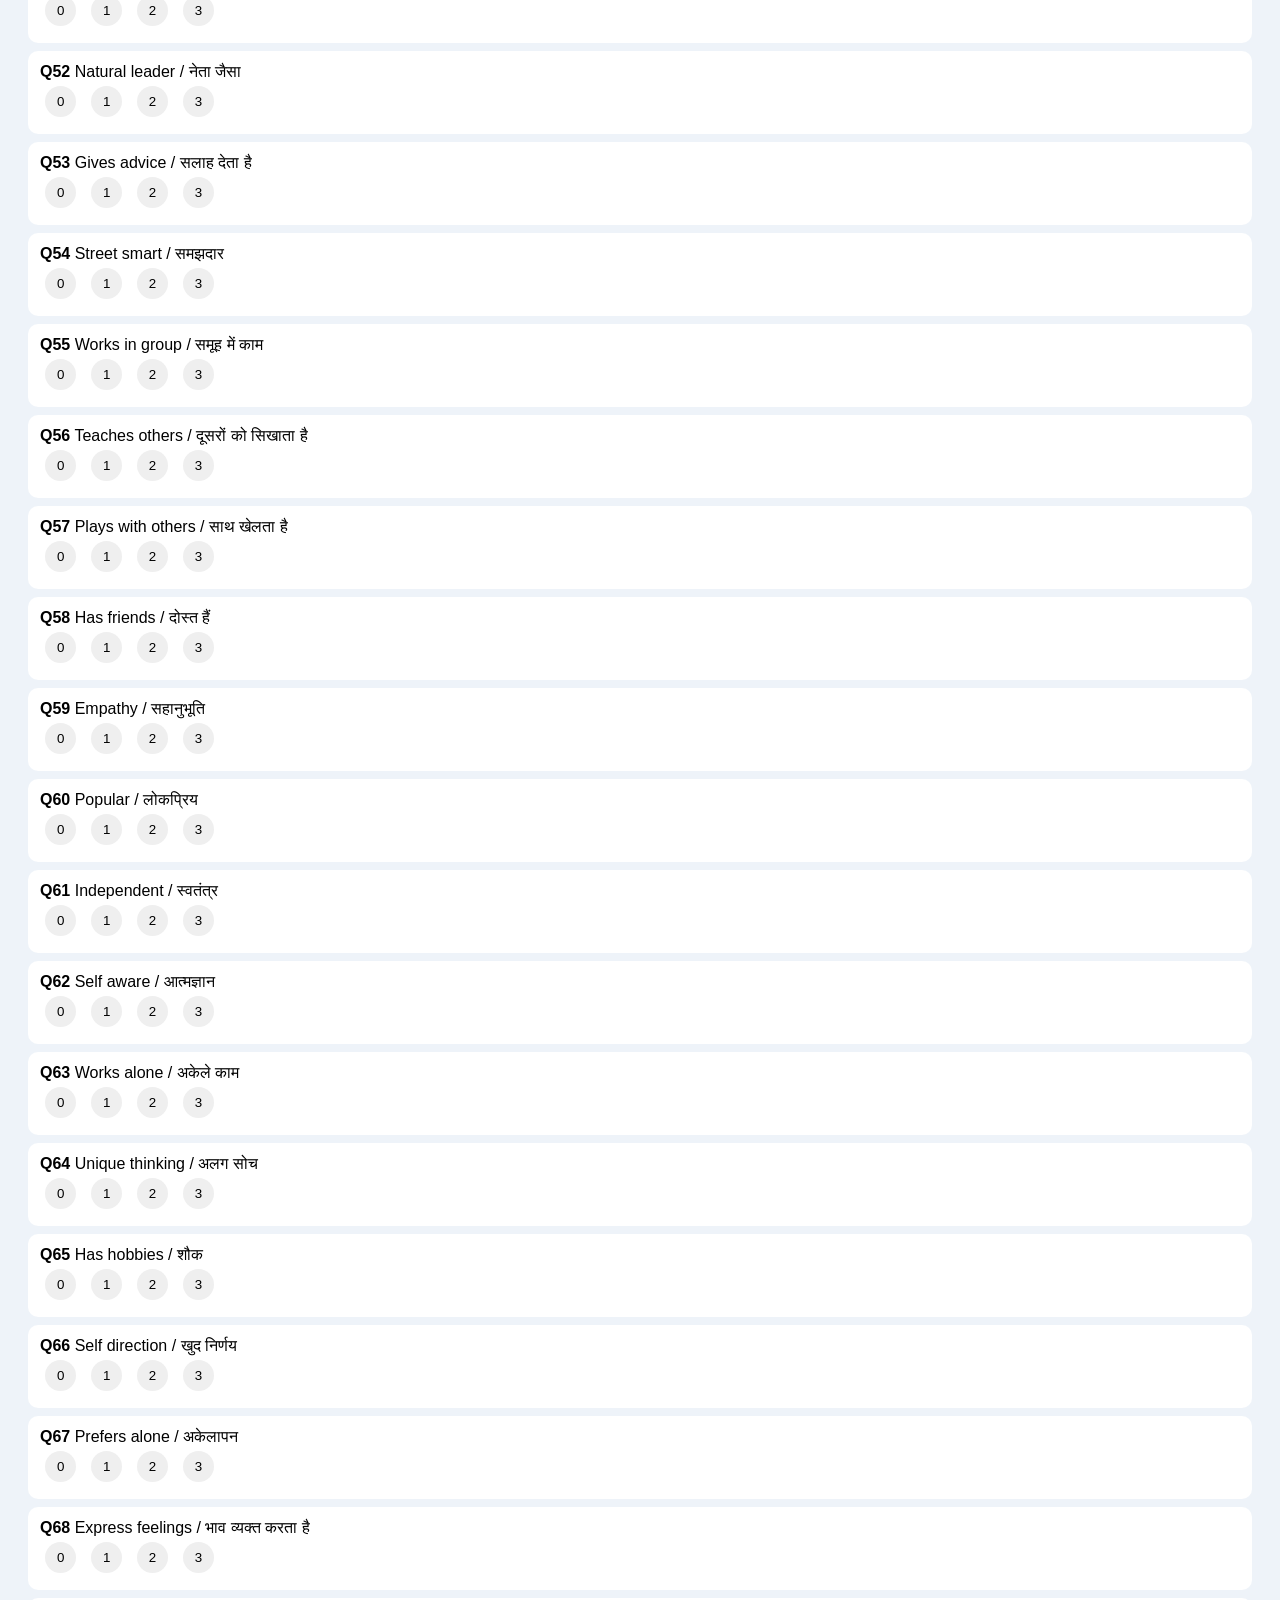
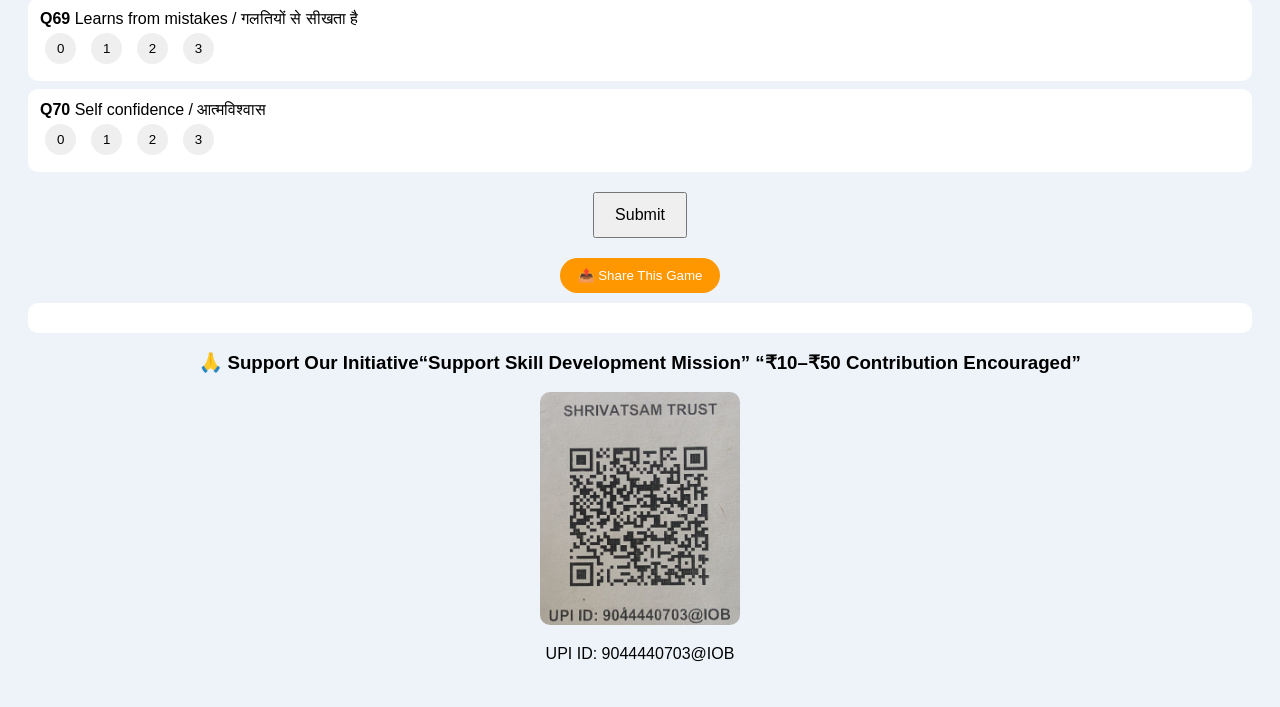
==== commit 8037956a: "Refactor index.html for skill assessment game" ====
--- a/index.html
+++ b/index.html
@@ -1,29 +1,317 @@
 <!DOCTYPE html>
-<html lang="en">
+<html>
 <head>
-    <meta charset="UTF-8">
-    <meta name="viewport" content="width=device-width, initial-scale=1.0">
-    <title>Your Game Title</title>
-</head<meta http-equiv="refresh" content="0; url=todo-app.html">>
+<title>CM Public School Skill Assessment</title>
+
+<style>
+body { font-family: Arial; background:#eef3f9; padding:20px; }
+
+.header {
+    text-align:center;
+    padding:15px;
+    background:linear-gradient(45deg,#4CAF50,#2196F3);
+    color:white;
+    border-radius:12px;
+}
+
+.header img{
+    width:80px;
+    display:block;
+    margin:0 auto 5px;
+}
+
+.header h1 { margin:5px; }
+
+#timer {
+    text-align:center;
+    font-size:20px;
+    color:red;
+    margin:10px;
+}
+
+.question {
+    background:white;
+    padding:12px;
+    margin:8px 0;
+    border-radius:10px;
+}
+
+.options button{
+    margin:5px;
+    padding:8px 12px;
+    border:none;
+    border-radius:20px;
+    cursor:pointer;
+}
+
+.selected { background:green; color:white; }
+
+#submitBtn {
+    display:block;
+    margin:20px auto;
+    padding:12px 20px;
+    font-size:16px;
+}
+
+.result {
+    background:white;
+    padding:15px;
+    border-radius:10px;
+}
+
+.bar {
+    height:20px;
+    background:linear-gradient(90deg,#4CAF50,#2196F3);
+    border-radius:5px;
+}
+
+.skillCard { margin-bottom:15px; }
+</style>
+</head>
+
 <body>
-    <header>
-        <h1>Welcome to Skill Mapping Fun Game</h1>
-    </header>
-    <main>
-        <section>
-            <h2>Game Instructions</h2>
-            <p>Follow the steps to play the game...</p>
-        </section>
-        <section>
-            <img src="logo.png" alt="Game Logo" />
-        </section>
-        <!-- ... other content ... -->
-        <section>
-            <img src="qr.png" alt="QR Code" />
-        </section>
-    </main>
-    <footer>
-        <p>&copy; 2026 Skill Mapping Fun Game</p>
-    </footer>
+
+<div class="header">
+<img src="cm-public-school-logo.png">
+<h1>🏫 CM PUBLIC SCHOOL</h1>
+<p>Skill Intelligence Assessment</p>
+</div>
+
+<div id="timer">Time Left: 600</div>
+
+<div id="questions"></div>
+
+<button id="submitBtn" onclick="calculate()">Submit</button>
+<button onclick="shareGame()" style="
+display:block;
+margin:10px auto;
+padding:10px 18px;
+background:#ff9800;
+color:white;
+border:none;
+border-radius:20px;
+cursor:pointer;">
+📤 Share This Game
+</button>
+<div id="result" class="result"></div>
+<div style="text-align:center; margin:15px;">
+    <h3>🙏 Support Our Initiative“Support Skill Development Mission”
+“₹10–₹50 Contribution Encouraged”</h3>
+    <img src="qr.png" alt="UPI QR" style="width:200px; border-radius:10px;">
+    <p>UPI ID: 9044440703@IOB</p>
+</div>
+<script>
+function shareGame(){
+
+    let url = window.location.href;
+    let text = "Test your child's intelligence & skills with this fun assessment!";
+
+    // If mobile sharing supported
+    if(navigator.share){
+        navigator.share({
+            title: "CM Public School Skill Assessment",
+            text: text,
+            url: url
+        }).catch(()=>{});
+    } 
+    else {
+        // Fallback options
+        let choice = confirm("Share via WhatsApp?\nPress OK for WhatsApp or Cancel to copy link");
+
+        if(choice){
+            let whatsappURL = "https://wa.me/?text=" + encodeURIComponent(text + " " + url);
+            window.open(whatsappURL, "_blank");
+        } else {
+            navigator.clipboard.writeText(url);
+            alert("Link copied! Now share it anywhere.");
+        }
+    }
+}
+// TIMER (10 MINUTES)
+let time = 600;
+
+let timer = setInterval(()=>{
+    time--;
+    document.getElementById("timer").innerText = "Time Left: " + time + " sec";
+    if(time<=0){
+        clearInterval(timer);
+        calculate();
+    }
+},1000);
+
+// QUESTIONS (UNCHANGED)
+let qList = [
+"Writes better than average / औसत से बेहतर लिखता है",
+"Tells stories or jokes / कहानियाँ सुनाता है",
+"Good memory for names/dates / नाम व तिथि याद रखता है",
+"Enjoys word games / शब्द खेल पसंद",
+"Enjoys reading books / किताब पढ़ना पसंद",
+"Spells correctly / सही लिखता है",
+"Likes rhymes / तुकबंदी पसंद",
+"Enjoys listening stories / कहानी सुनना पसंद",
+"Good vocabulary / अच्छा शब्द भंडार",
+"Speaks effectively / अच्छी तरह बोलता है",
+
+"Asks how things work / चीजें कैसे काम करती हैं पूछता है",
+"Enjoys numbers / संख्याएँ पसंद",
+"Enjoys math / गणित पसंद",
+"Likes logic games / तर्क खेल पसंद",
+"Plays strategy games / रणनीति खेल",
+"Solves puzzles / पहेली हल करता है",
+"Organizes logically / व्यवस्थित करता है",
+"Likes experiments / प्रयोग पसंद",
+"Interested in science / विज्ञान में रुचि",
+"Logical thinking strong / तार्किक सोच मजबूत",
+
+"Visual imagination / कल्पना शक्ति",
+"Reads maps/charts / नक्शा समझता है",
+"Daydreams often / दिवास्वप्न देखता है",
+"Enjoys drawing / चित्र बनाना पसंद",
+"Good at drawing / चित्रकारी में अच्छा",
+"Likes videos / वीडियो पसंद",
+"Visual puzzles / दृश्य पहेली",
+"Builds models / निर्माण करता है",
+"Understands pictures / चित्र समझता है",
+"Doodles often / डूडल बनाता है",
+
+"Good in sports / खेल में अच्छा",
+"Moves a lot / सक्रिय रहता है",
+"Mimics others / नकल करता है",
+"Assembles things / जोड़ता है",
+"Touches/explores / छूकर समझता है",
+"Likes physical activity / शारीरिक गतिविधि पसंद",
+"Hand skills / हाथ का कौशल",
+"Acts dramatically / अभिनय करता है",
+"Body awareness / शरीर समझता है",
+"Likes clay work / मिट्टी का काम",
+
+"Sensitive to music / संगीत समझता है",
+"Remembers tunes / धुन याद रखता है",
+"Sings well / अच्छा गाता है",
+"Plays instrument / वाद्य बजाता है",
+"Rhythm sense / लय समझता है",
+"Hums songs / गुनगुनाता है",
+"Taps rhythm / ताल देता है",
+"Sensitive to sound / ध्वनि समझता है",
+"Likes music / संगीत पसंद",
+"Sings songs / गाने गाता है",
+
+"Social with others / मिलनसार",
+"Natural leader / नेता जैसा",
+"Gives advice / सलाह देता है",
+"Street smart / समझदार",
+"Works in group / समूह में काम",
+"Teaches others / दूसरों को सिखाता है",
+"Plays with others / साथ खेलता है",
+"Has friends / दोस्त हैं",
+"Empathy / सहानुभूति",
+"Popular / लोकप्रिय",
+
+"Independent / स्वतंत्र",
+"Self aware / आत्मज्ञान",
+"Works alone / अकेले काम",
+"Unique thinking / अलग सोच",
+"Has hobbies / शौक",
+"Self direction / खुद निर्णय",
+"Prefers alone / अकेलापन",
+"Express feelings / भाव व्यक्त करता है",
+"Learns from mistakes / गलतियों से सीखता है",
+"Self confidence / आत्मविश्वास"
+];
+
+let answers = new Array(70).fill(0);
+let container = document.getElementById("questions");
+
+qList.forEach((q,i)=>{
+    container.innerHTML += `
+    <div class="question">
+        <b>Q${i+1}</b> ${q}
+        <div class="options">
+            <button onclick="select(${i},0,this)">0</button>
+            <button onclick="select(${i},1,this)">1</button>
+            <button onclick="select(${i},2,this)">2</button>
+            <button onclick="select(${i},3,this)">3</button>
+        </div>
+    </div>`;
+});
+
+function select(i,val,btn){
+    answers[i]=val;
+    let btns = btn.parentElement.children;
+    for(let b of btns) b.classList.remove("selected");
+    btn.classList.add("selected");
+}
+
+function sum(s,e){
+    let t=0;
+    for(let i=s;i<=e;i++) t+=answers[i-1];
+    return t;
+}
+
+function level(score){
+    if(score<=10) return "Underdeveloped";
+    if(score<=20) return "Developing";
+    if(score<=25) return "Strong";
+    return "Highly Dominant";
+}
+
+function calculate(){
+
+clearInterval(timer);
+
+let scores = {
+    Linguistic: sum(1,10),
+    Logical: sum(11,20),
+    Spatial: sum(21,30),
+    Bodily: sum(31,40),
+    Musical: sum(41,50),
+    Interpersonal: sum(51,60),
+    Intrapersonal: sum(61,70)
+};
+
+let careers = {
+    Linguistic:["Teacher","Writer","Lawyer"],
+    Logical:["Engineer","Doctor","Scientist"],
+    Spatial:["Architect","Designer","Artist"],
+    Bodily:["Athlete","Actor","Dancer"],
+    Musical:["Singer","Musician"],
+    Interpersonal:["Leader","Counselor","Teacher"],
+    Intrapersonal:["Psychologist","Philosopher"]
+};
+
+let sorted = Object.entries(scores).sort((a,b)=>b[1]-a[1]);
+
+let total = Object.values(scores).reduce((a,b)=>a+b,0);
+let ultimate = Math.round((total/210)*100);
+
+let output = `<h3>📊 Skill Report Card</h3>`;
+
+for(let skill in scores){
+let percent = (scores[skill]/30)*100;
+
+output += `
+<div class="skillCard">
+<b>${skill}</b> (${scores[skill]}/30) - ${level(scores[skill])}
+<div class="bar" style="width:${percent}%"></div>
+Professions: ${careers[skill].join(", ")}
+</div>`;
+}
+
+output += `<h3>🏆 Top 3 Skills</h3>
+1. ${sorted[0][0]}<br>
+2. ${sorted[1][0]}<br>
+3. ${sorted[2][0]}`;
+
+output += `<h3>🌟 Ultimate Profession Score</h3>
+${ultimate}% → Visionary Life Architect`;
+
+output += `<h3>📈 Improvement Tip</h3>
+Focus on improving: ${sorted[6][0]}`;
+
+document.getElementById("result").innerHTML = output;
+}
+
+</script>
+
 </body>
 </html>
